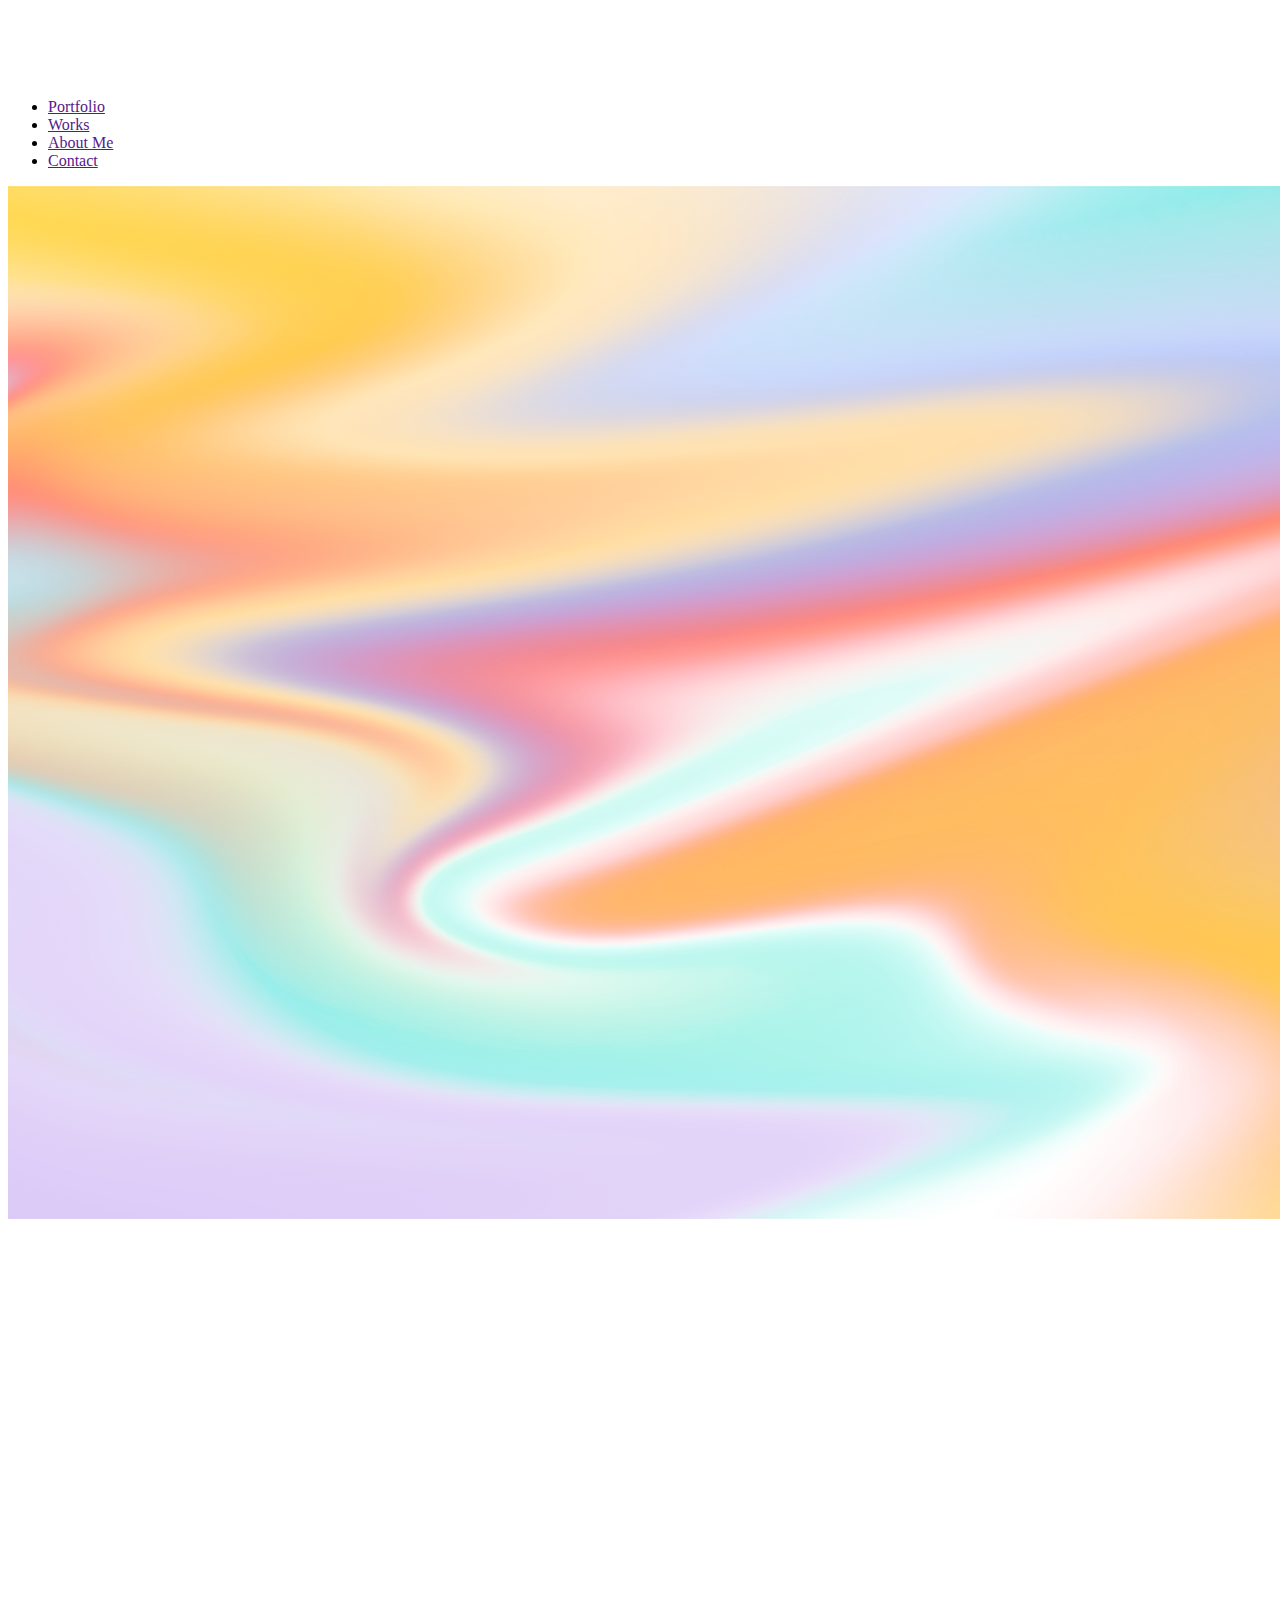
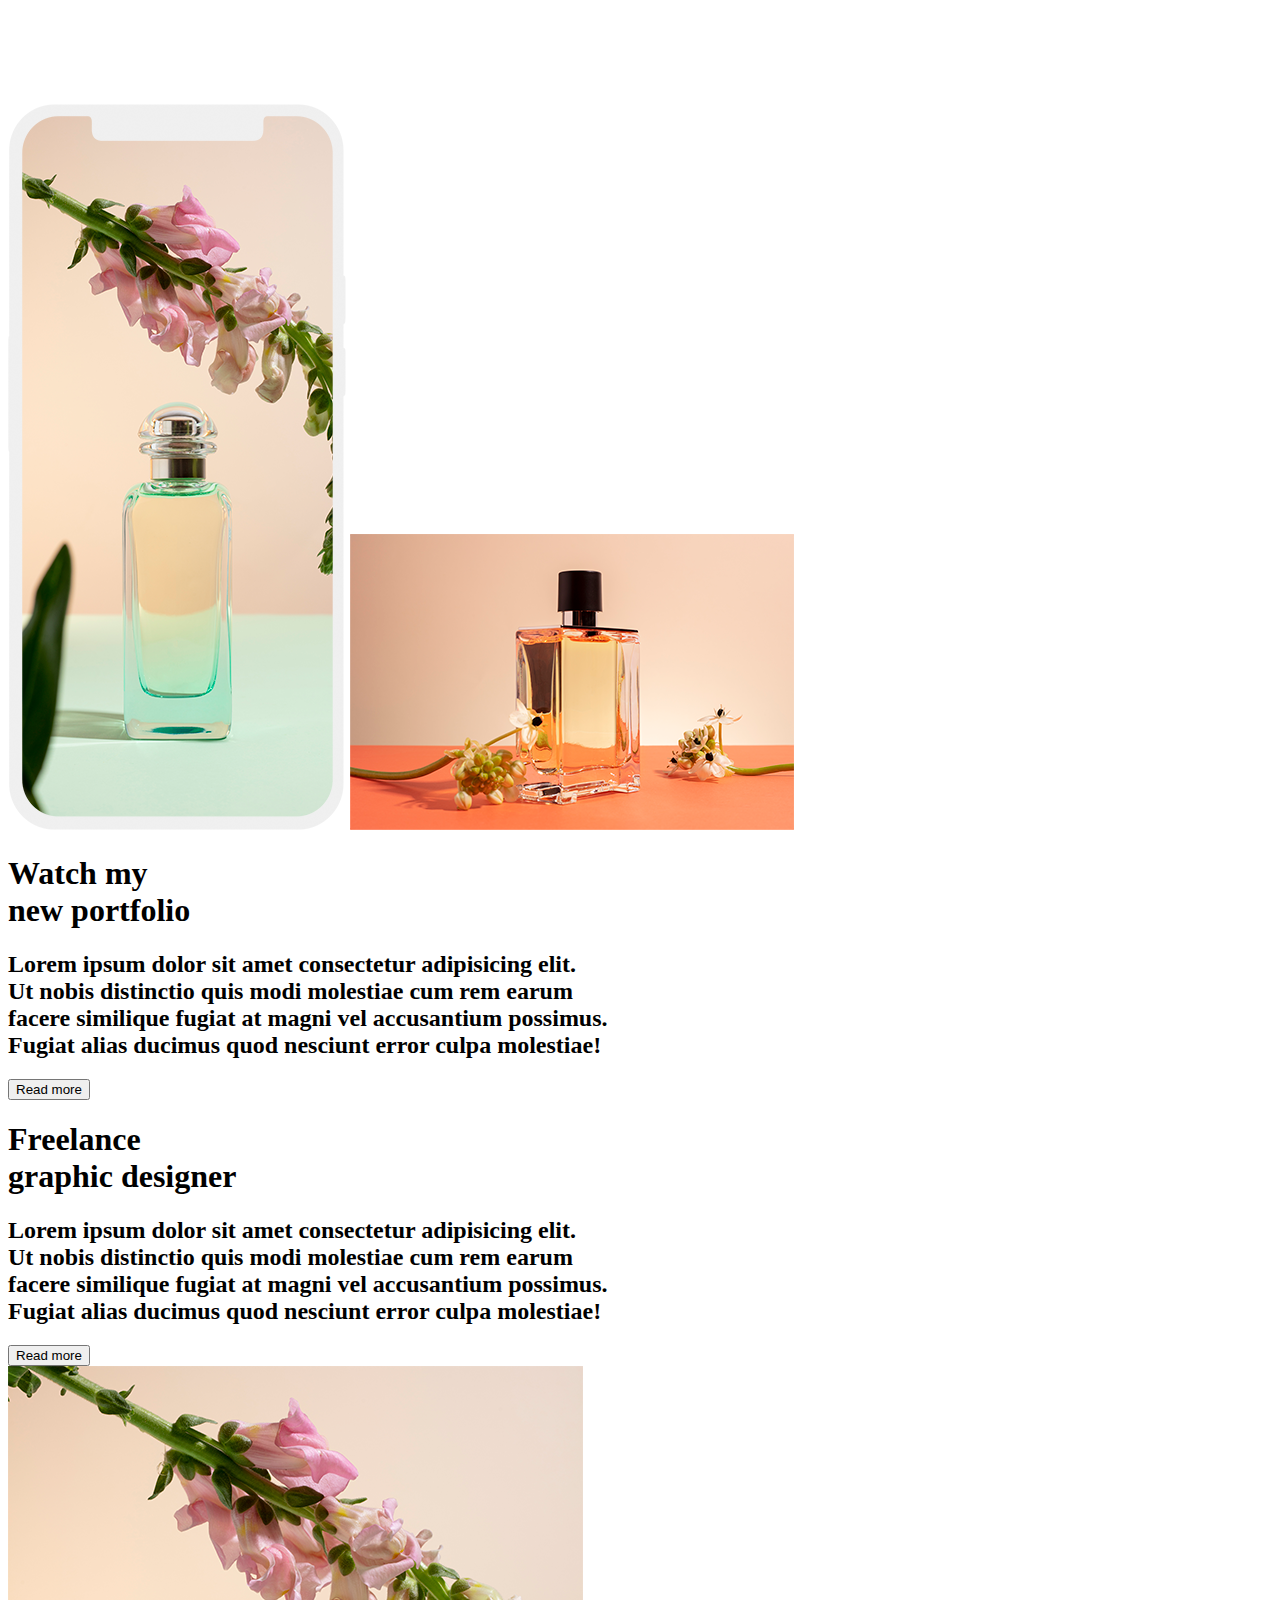
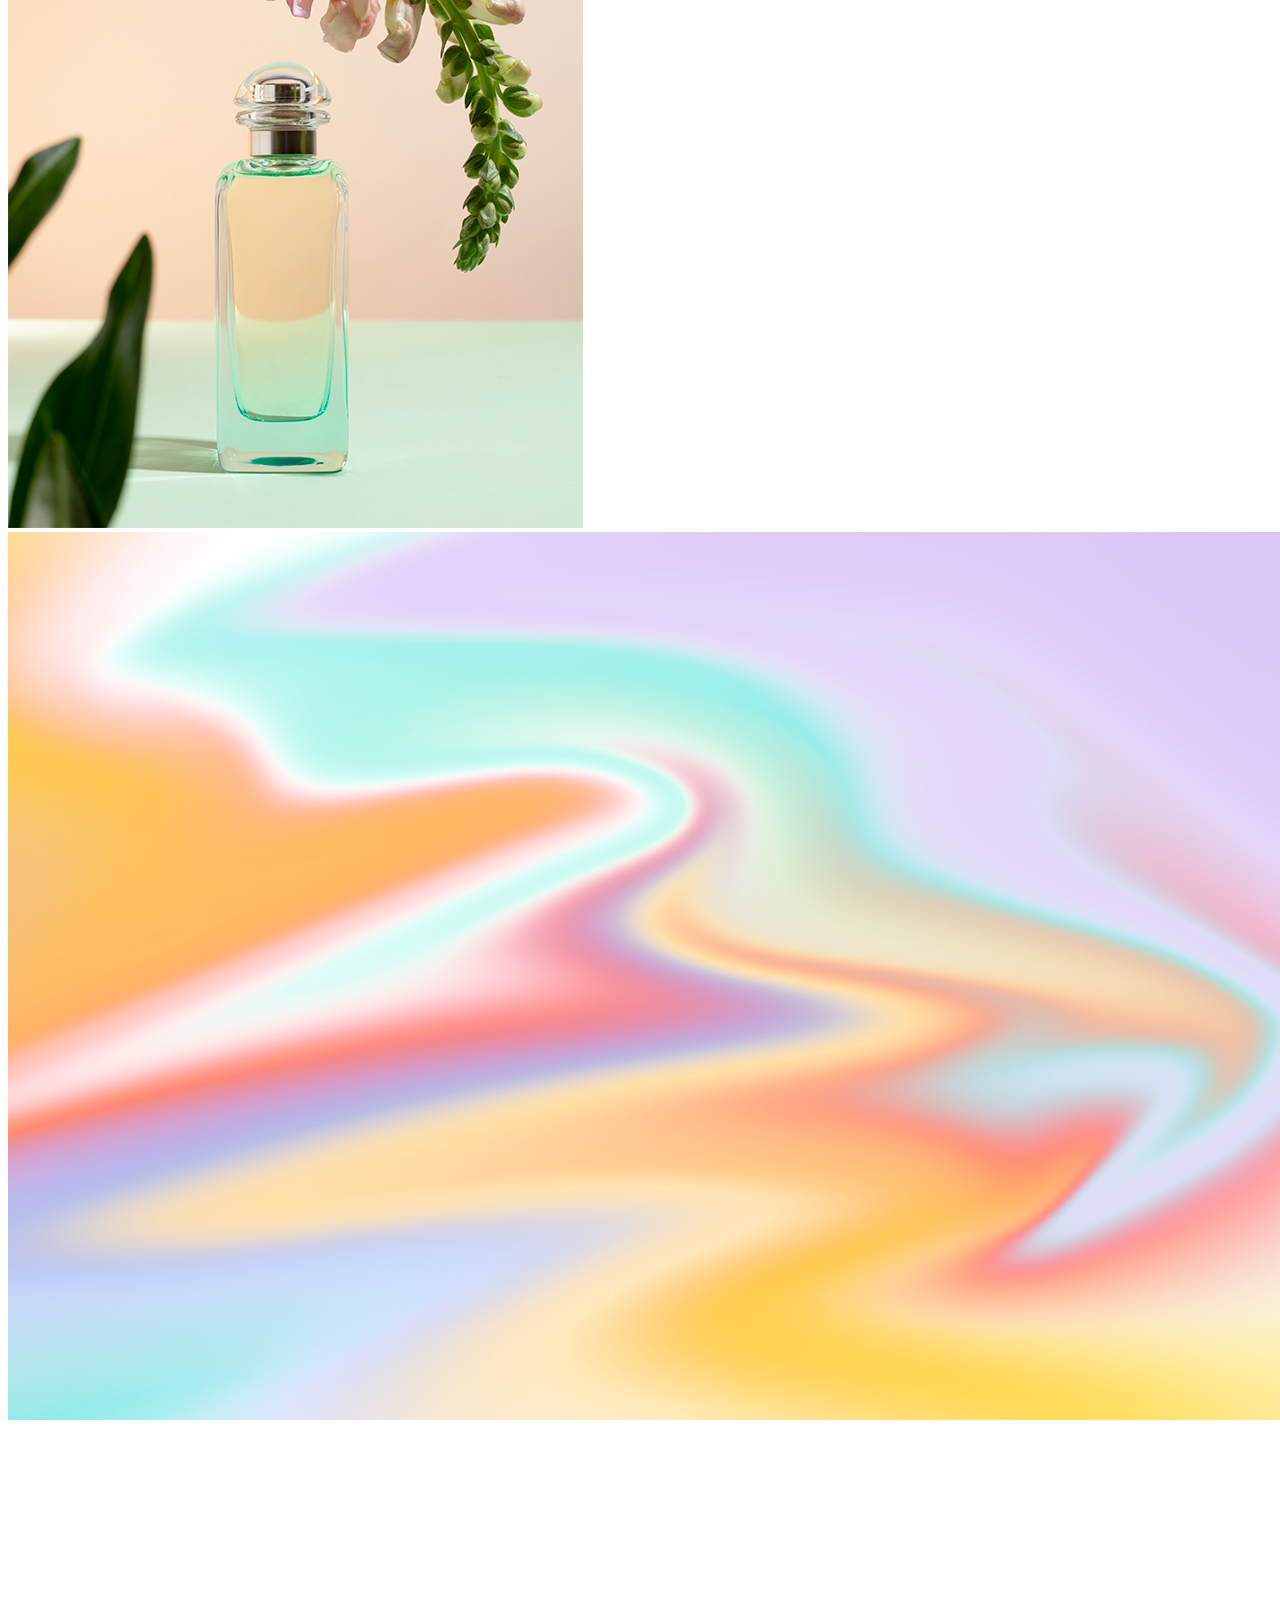
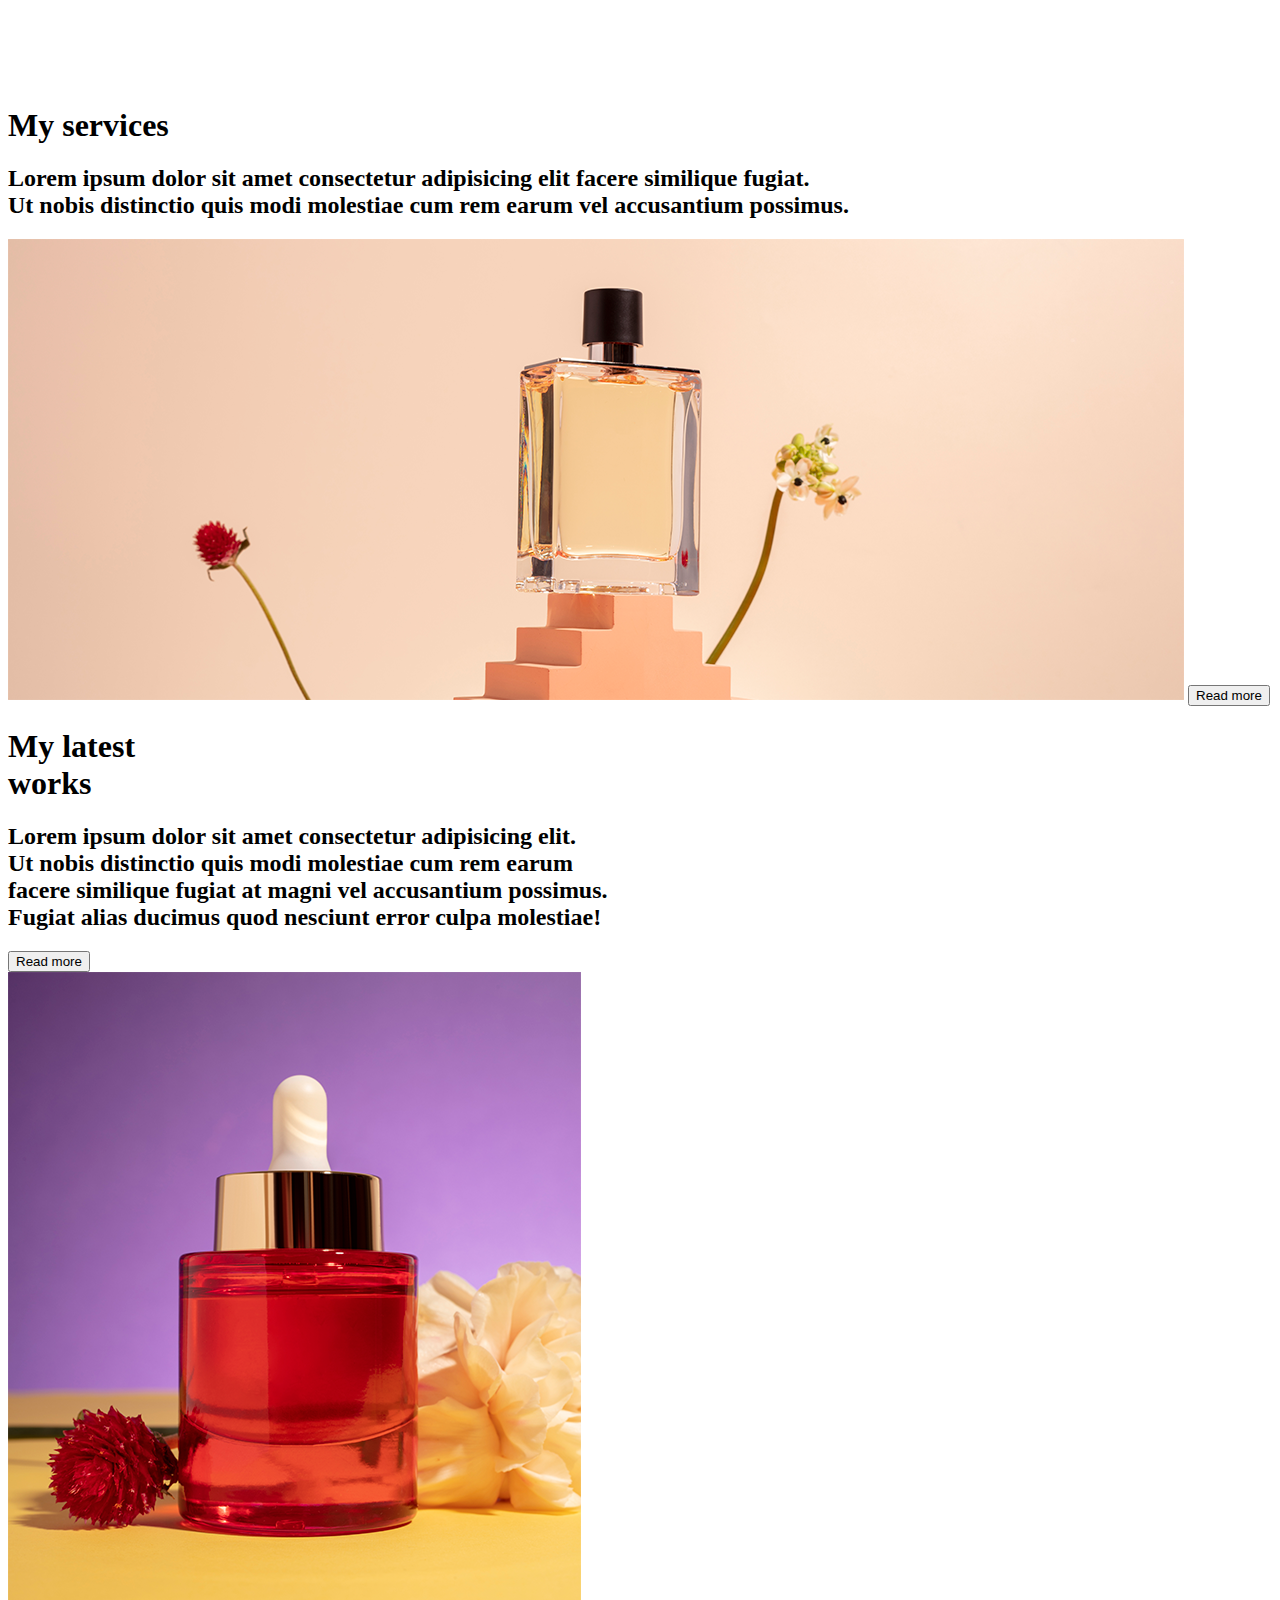
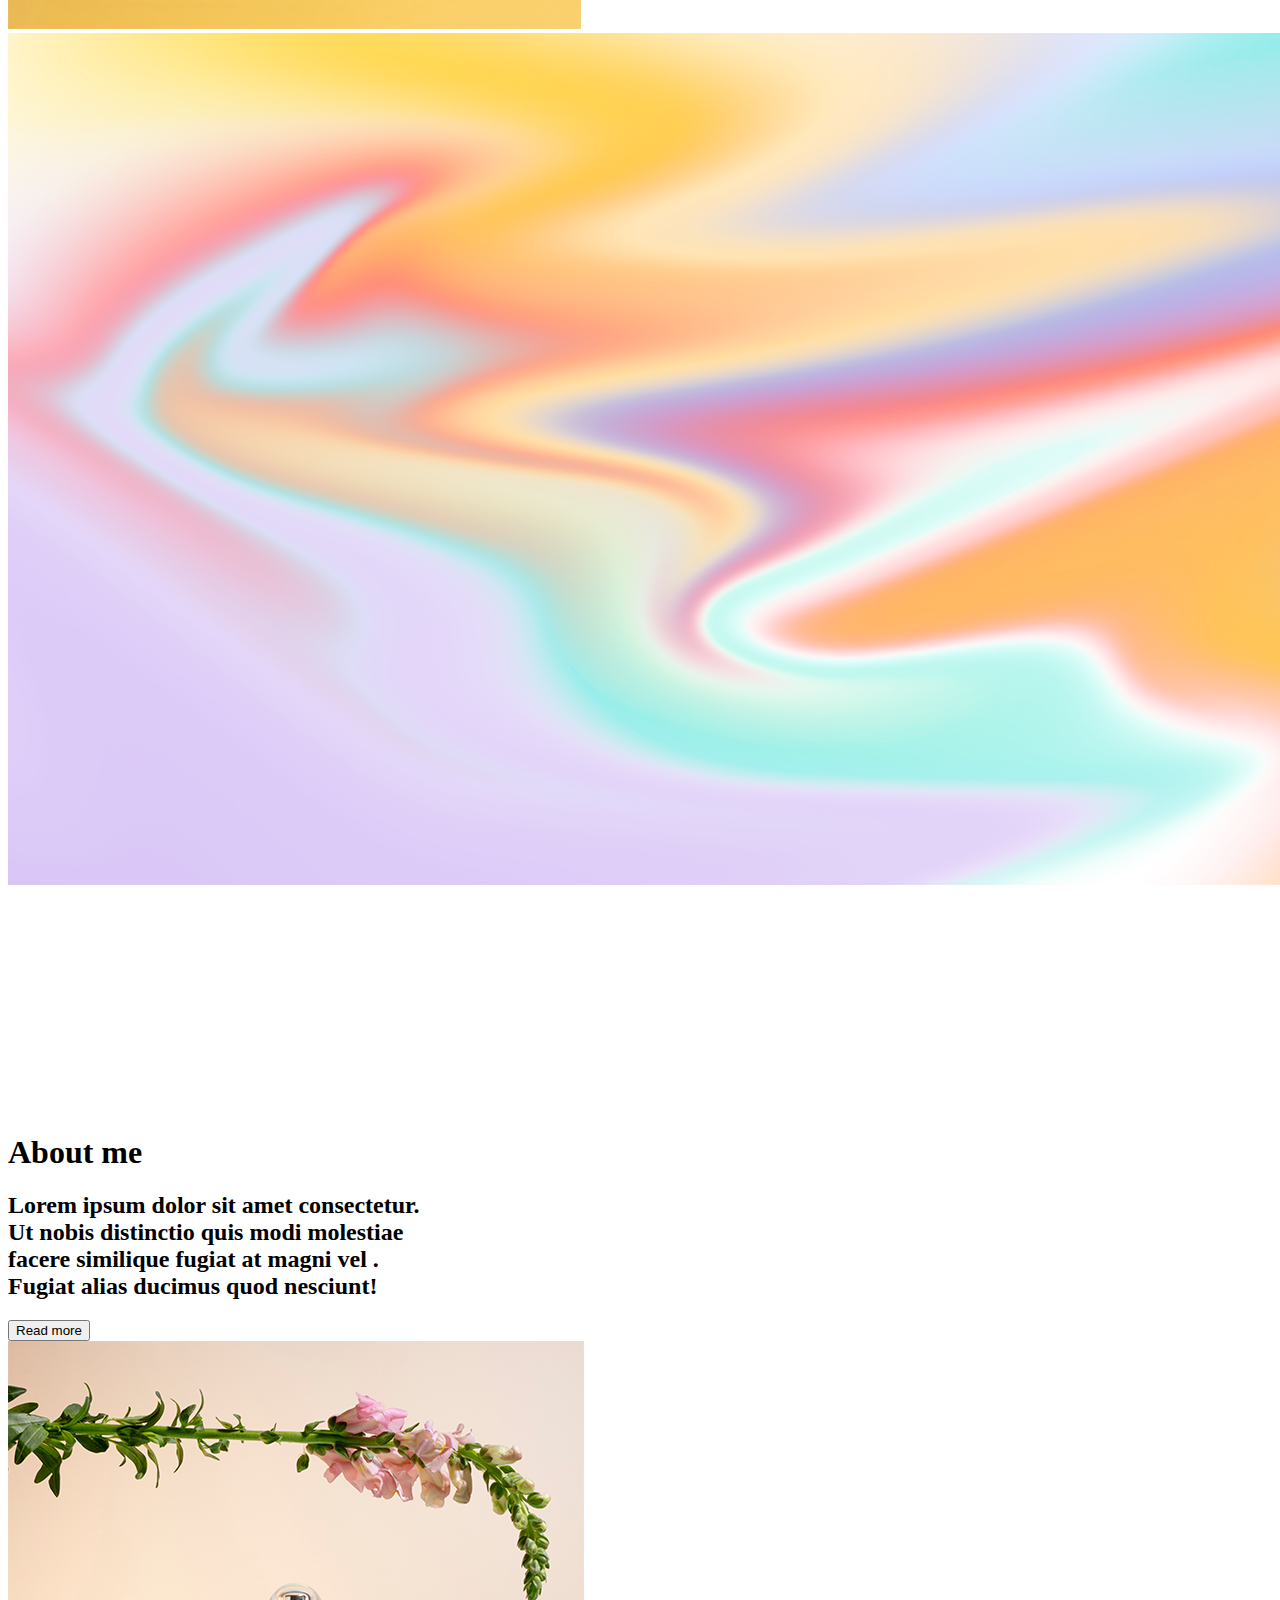
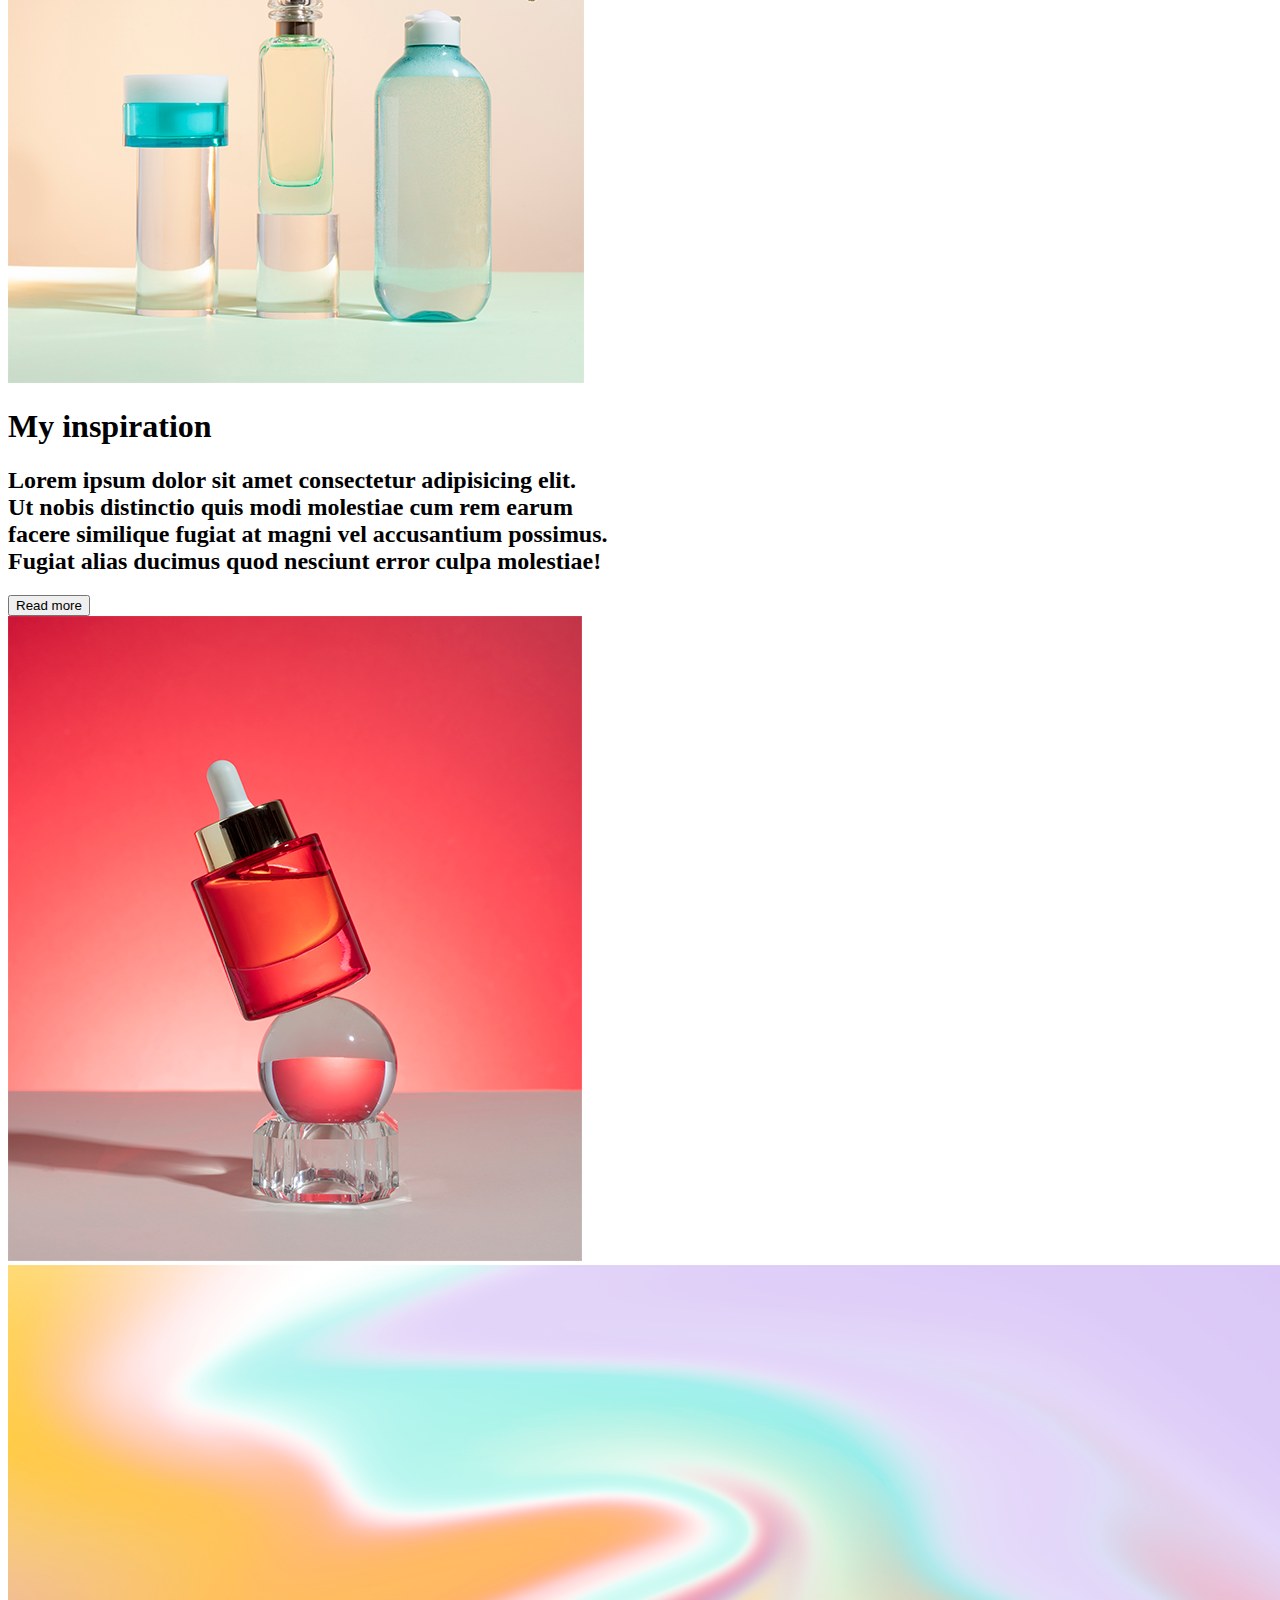
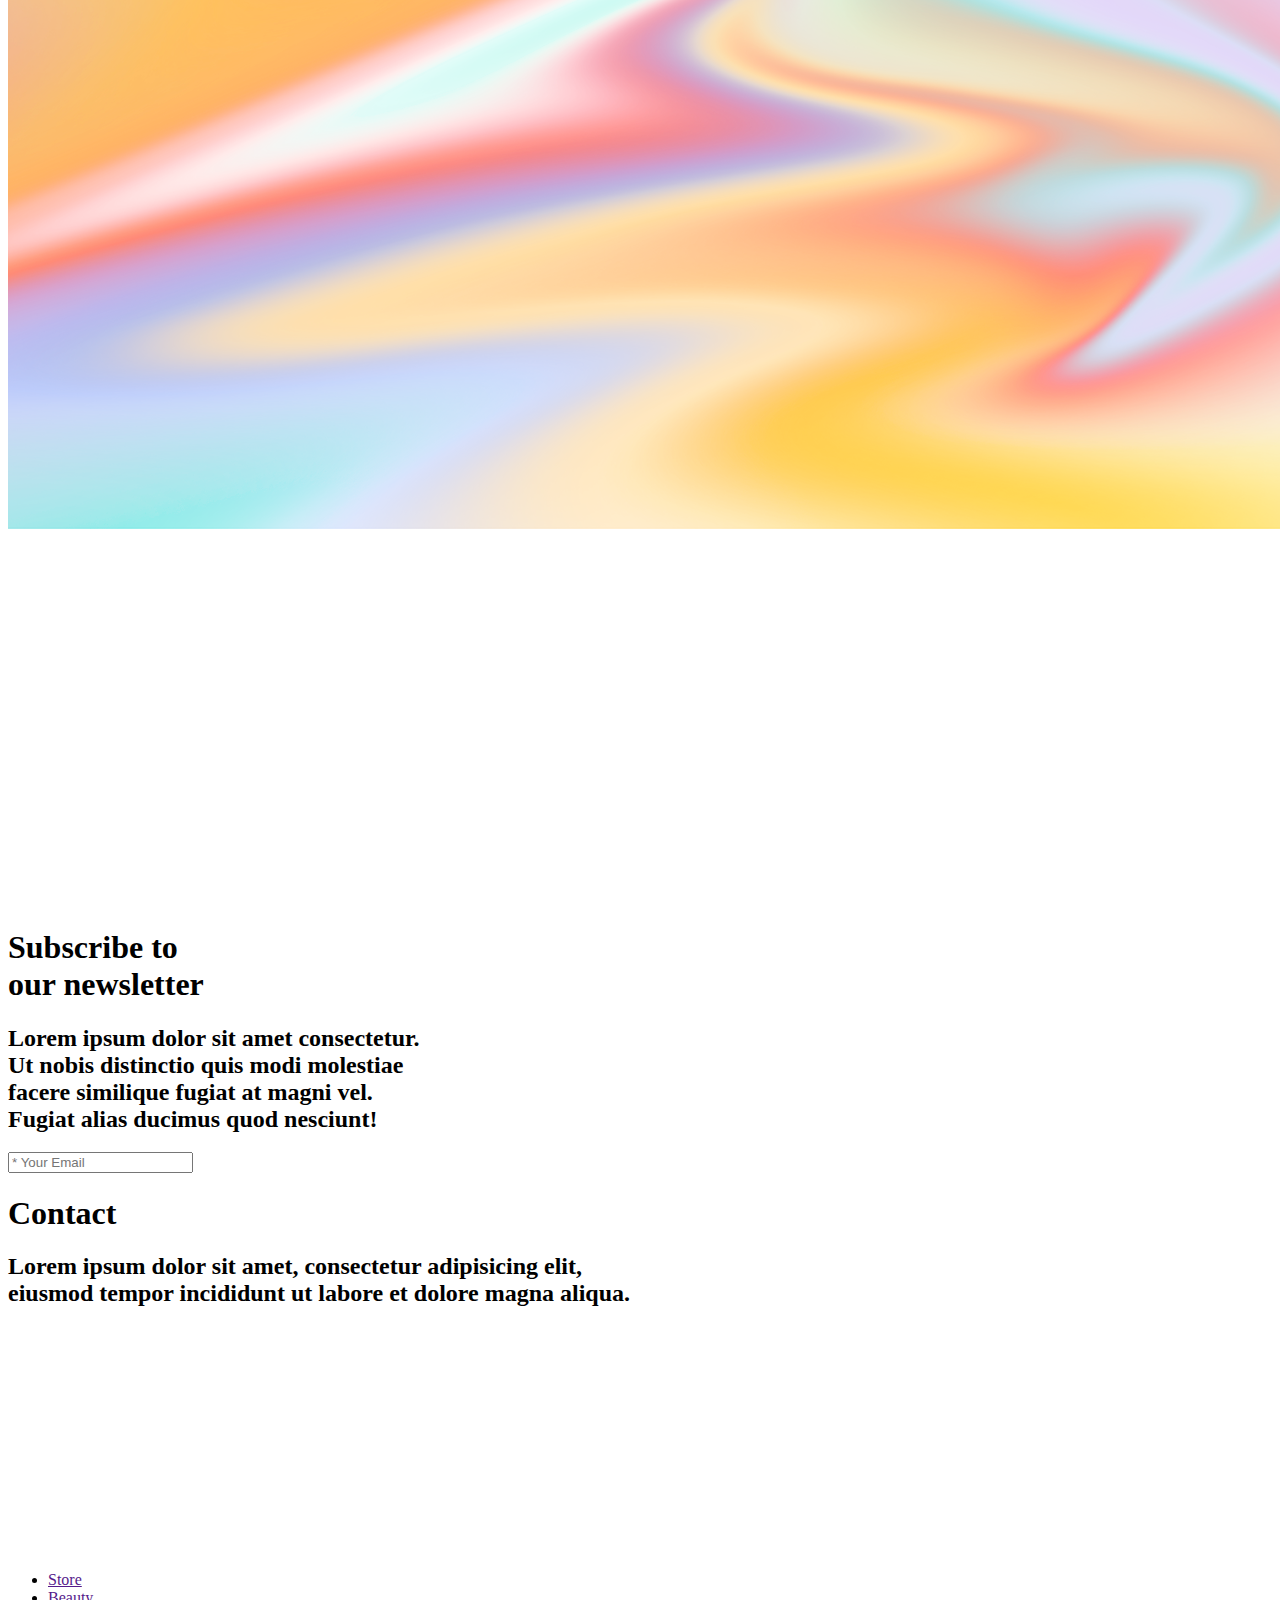
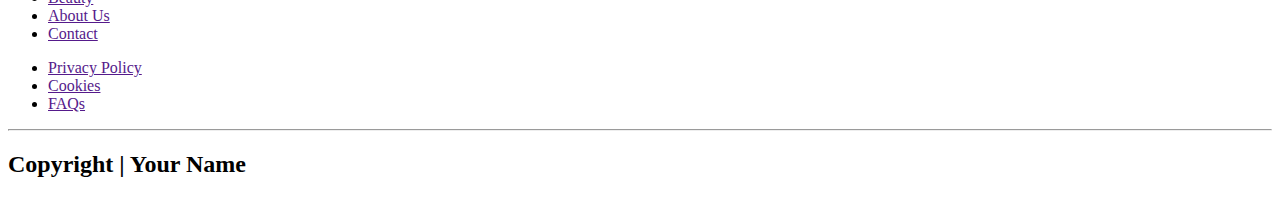
==== 1-futuristic-personal-portfolio/index.html @ 85a145d8 "♻️ refactor: rename folders" ====
<!DOCTYPE html>
<html lang="en">
<head>
    <link rel="preconnect" href="https://fonts.googleapis.com">
    <link rel="preconnect" href="https://fonts.gstatic.com" crossorigin>
    <meta charset="UTF-8">
    <meta name="viewport" content="width=device-width" initial-scale="1.0">
    <title>Futuristic Personal Portfolio</title>
    <link rel="stylesheet" href="style.css">
    <link rel="icon" type="image/x-icon" href="./assets/favicon.ico">
    <link href="https://fonts.googleapis.com/css2?family=Playfair+Display&display=swap" rel="stylesheet">
</head>
<body>
    <nav class="header-links">
        <div class="logo"><img src="assets/logo.png" alt="logo"></div>
        <ul>
            <li><a href=""> Portfolio</a></li>
            <li><a href=""> Works</a></li>
            <li><a href=""> About Me</a></li>
            <li><a href=""> Contact</a></li>
        </ul>
    </nav>

    <main>    
        <header>
            <img class="background" src="assets/header-background.png">
            <img class="whiteline" src="assets/whiteline.png">
            <div id="content">
                <div class="content-pictures"> 
                    <img class="cellphone" src="assets/cellphone.png">
                    <img class="headerimage" src="assets/headerimage.png">
                </div> 
                <div class="content-text"> 
                    <h1>Watch my <br>
                    new portfolio
                    </h1>

                    <h2>Lorem ipsum dolor sit amet consectetur adipisicing elit. <br>
                        Ut nobis distinctio quis modi molestiae cum rem earum <br>
                        facere similique fugiat at magni vel accusantium possimus. <br>
                        Fugiat alias ducimus quod nesciunt error culpa molestiae!
                    </h2>

                    <button>Read more</button>
                </div>
            </div>  
        </header>

        <section id="section1">
            <div class="content-text"> 
                <h1>Freelance <br>
                    graphic designer
                </h1>

                <h2>Lorem ipsum dolor sit amet consectetur adipisicing elit. <br>
                    Ut nobis distinctio quis modi molestiae cum rem earum <br>
                    facere similique fugiat at magni vel accusantium possimus. <br>
                    Fugiat alias ducimus quod nesciunt error culpa molestiae!
                </h2>

                <button>Read more</button>
            </div>
            <img class="image1" src="assets/image1.png">
        </section>

        <section id="section2">
            <img class="background2" src="assets/section-background2.png">
            <img class="whiteline2" src="assets/whiteline2.png">
            <div class="content-text"> 
                <h1>
                    My services
                </h1>

                <h2>Lorem ipsum dolor sit amet consectetur adipisicing elit facere similique fugiat. <br>
                    Ut nobis distinctio quis modi molestiae cum rem earum vel accusantium possimus. <br>
                </h2>
            

            <img class="image2" src="assets/image2.png">
            <button>Read more</button>
        </div>
        </section>

        <section id="section3">
            <div class="content-text"> 
                <h1>My latest <br>
                    works
                </h1>

                <h2>Lorem ipsum dolor sit amet consectetur adipisicing elit. <br>
                    Ut nobis distinctio quis modi molestiae cum rem earum <br>
                    facere similique fugiat at magni vel accusantium possimus. <br>
                    Fugiat alias ducimus quod nesciunt error culpa molestiae!
                </h2>

                <button>Read more</button>
            </div>
            <img class="image3" src="assets/image3.png">
        </section>

        <section id="section4">
            <img class="background4" src="assets/section-background4.png">
            <img class="whiteline4" src="assets/whiteline4.png">       
            <div class="content-text"> 
                <h1>About me
                </h1>

                <h2>Lorem ipsum dolor sit amet consectetur. <br>
                    Ut nobis distinctio quis modi molestiae  <br>
                    facere similique fugiat at magni vel . <br>
                    Fugiat alias ducimus quod nesciunt!
                </h2>

                <button>Read more</button>
            </div>
            <img class="image4" src="assets/image4.png">
            <img class="star4" src="assets/star4.png">
        </section>

        <section id="section5">
            <div class="content-text"> 
                <h1>My inspiration
                </h1>

                <h2>Lorem ipsum dolor sit amet consectetur adipisicing elit. <br>
                    Ut nobis distinctio quis modi molestiae cum rem earum <br>
                    facere similique fugiat at magni vel accusantium possimus. <br>
                    Fugiat alias ducimus quod nesciunt error culpa molestiae!
                </h2>

                <button>Read more</button>
            </div>
            <img class="image5" src="assets/image5.png">
        </section>

        <section id="section6">
            <img class="background6" src="assets/section-background6.png">
            <img class="whiteline6" src="assets/whiteline6.png">
            <img class="star6" src="assets/star6.png">
            <img class="star6-2" src="assets/star6-2.png">
            <div class="content-text"> 
                <h1>Subscribe to <br>
                    our newsletter
                </h1>

                <h2>Lorem ipsum dolor sit amet consectetur. <br>
                    Ut nobis distinctio quis modi molestiae  <br>
                    facere similique fugiat at magni vel. <br>
                    Fugiat alias ducimus quod nesciunt!
                </h2>
            </div>
            <input type="email" placeholder="* Your Email">
        </section>

        <section id="section7">
            <h1>Contact</h1>
            <h2>Lorem ipsum dolor sit amet, consectetur adipisicing elit, <br>
                eiusmod tempor incididunt ut labore et dolore magna aliqua.<br></h2>
            <div class="mapouter">
                <div class="gmap_canvas">
                    <iframe width="100%" height="100%" id="gmap_canvas" src="https://maps.google.com/maps?q=shopping parangaba&t=&z=18&ie=UTF8&iwloc=&output=embed" frameborder="0" scrolling="no" marginheight="0" marginwidth="0">
                    </iframe>
                </div>
            </div>               
        </section>

    </main>
    <footer>
        <div id="footer-nav">
            <div class="logo"><img src="assets/logo.png" alt="logo"></div> 
            <nav class="footer-links">
                <ul>
                    <li>
                        <a href="">Store</a>
                    </li>
                    <li>
                        <a href="">Beauty</a>
                    </li>
                    <li>
                        <a href="">About Us</a>
                    </li>
                    <li>
                        <a href="">Contact</a>
                    </li>
                </ul>
            </nav> 
            <nav class="footer-links">
                <ul>
                    <li>
                        <a href="">Privacy Policy</a>
                    </li>
                    <li>
                        <a href="">Cookies</a>
                    </li>
                    <li>
                        <a href="">FAQs</a>
                    </li>
                </ul>
            </nav> 
        </div>
    <hr>
    <h2>Copyright | Your Name</h2>
    </footer>

</body>
</html>
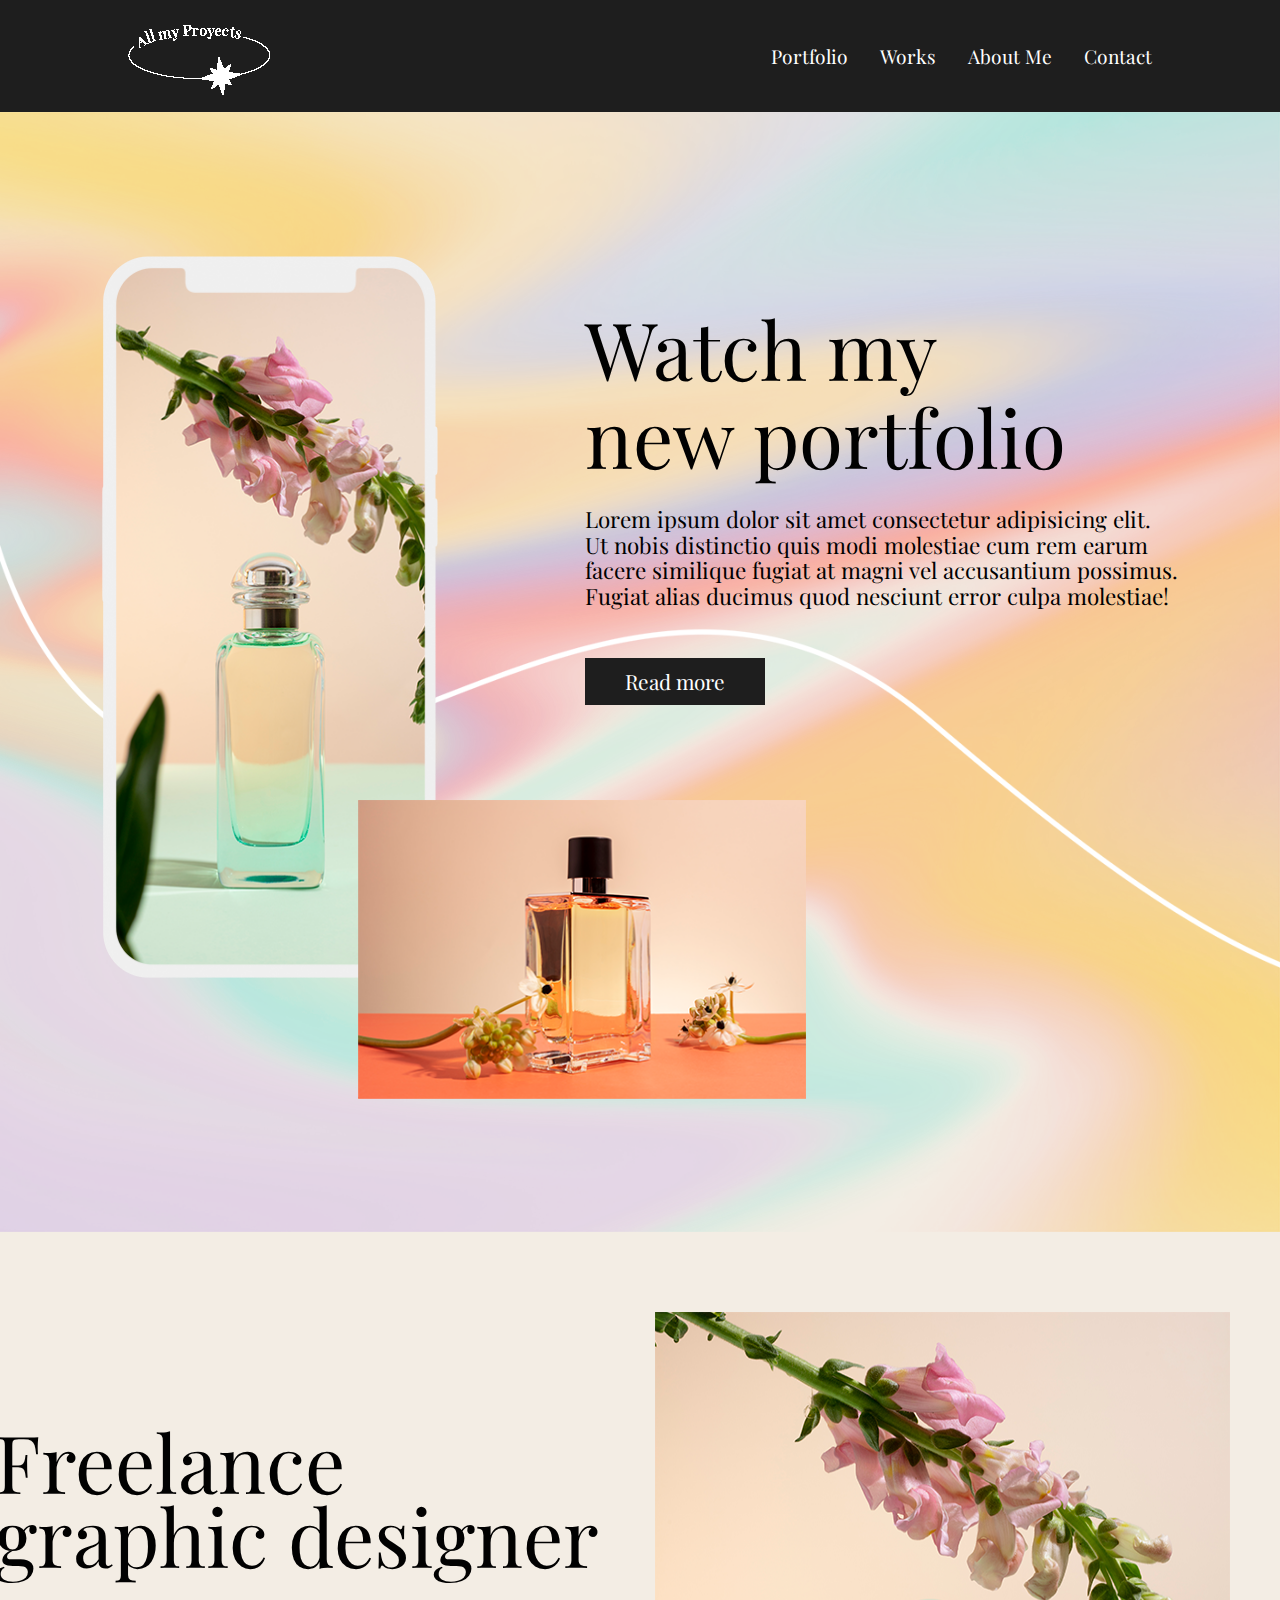
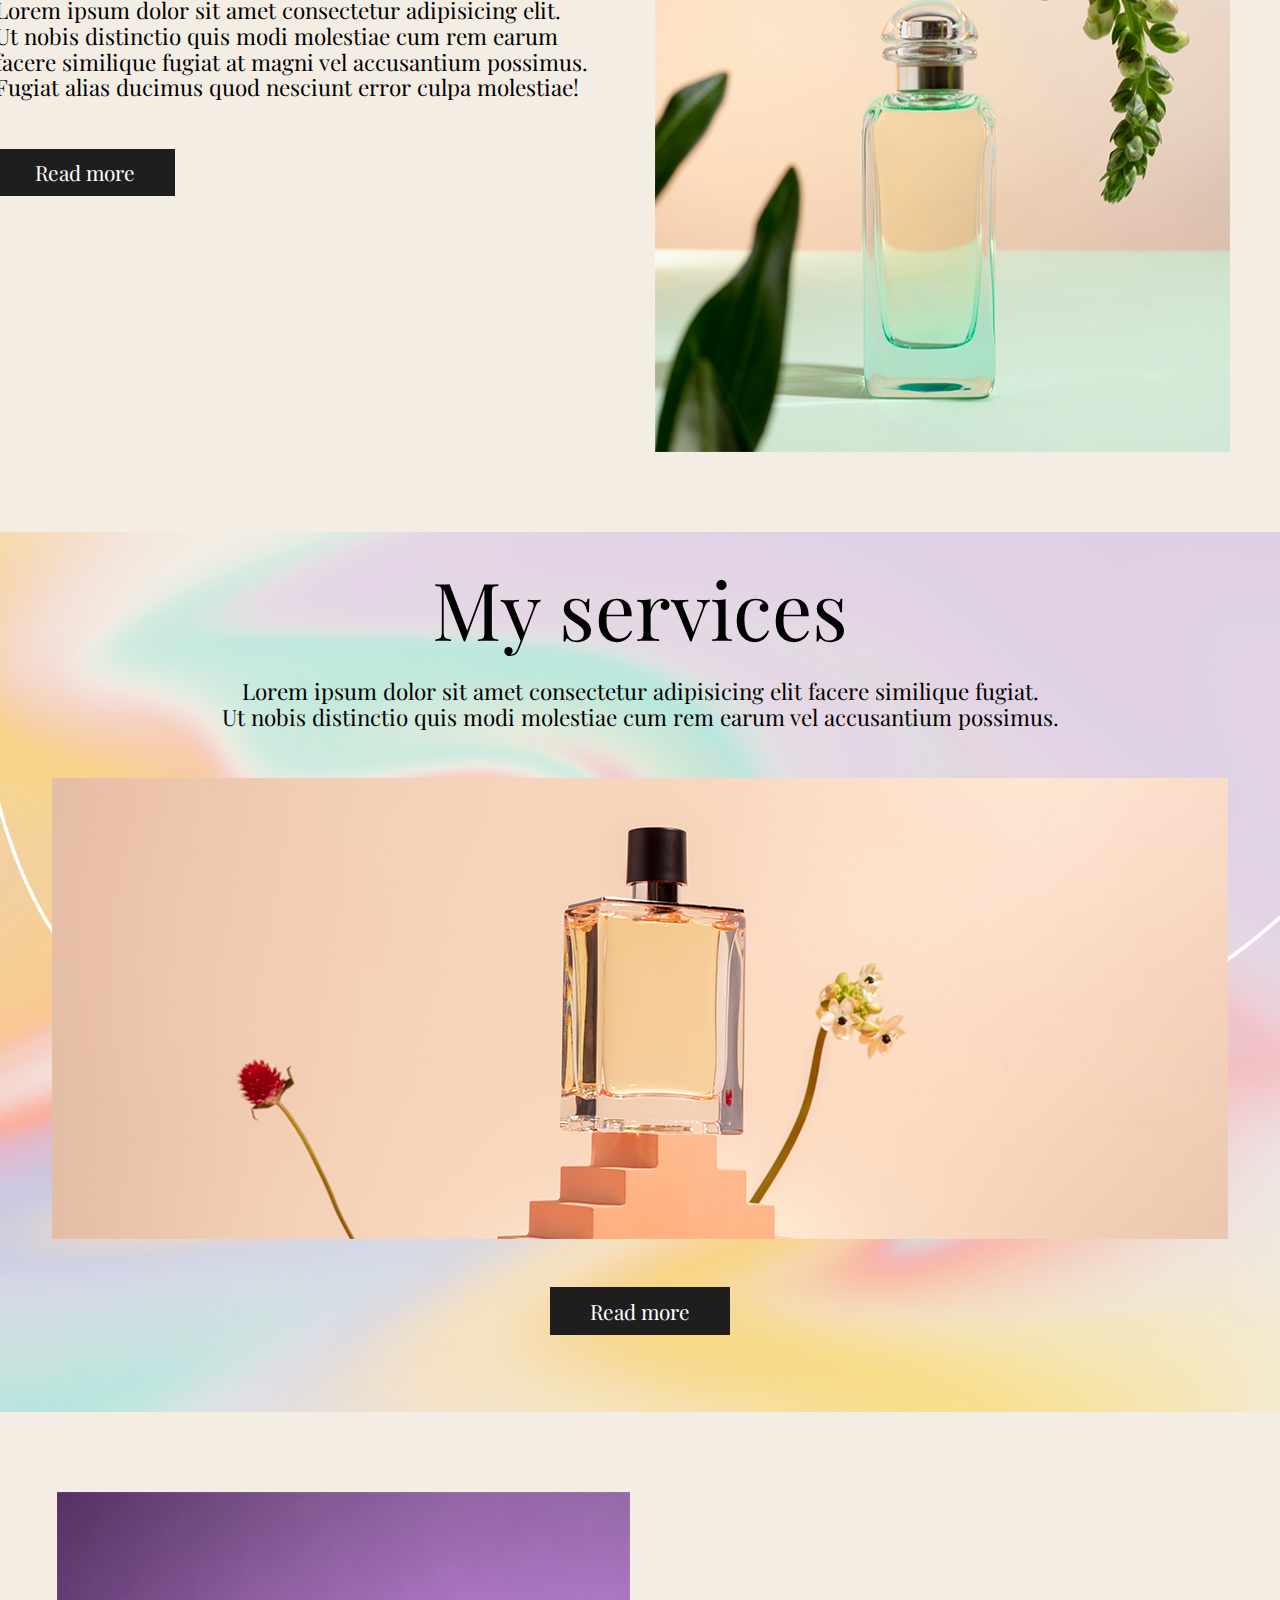
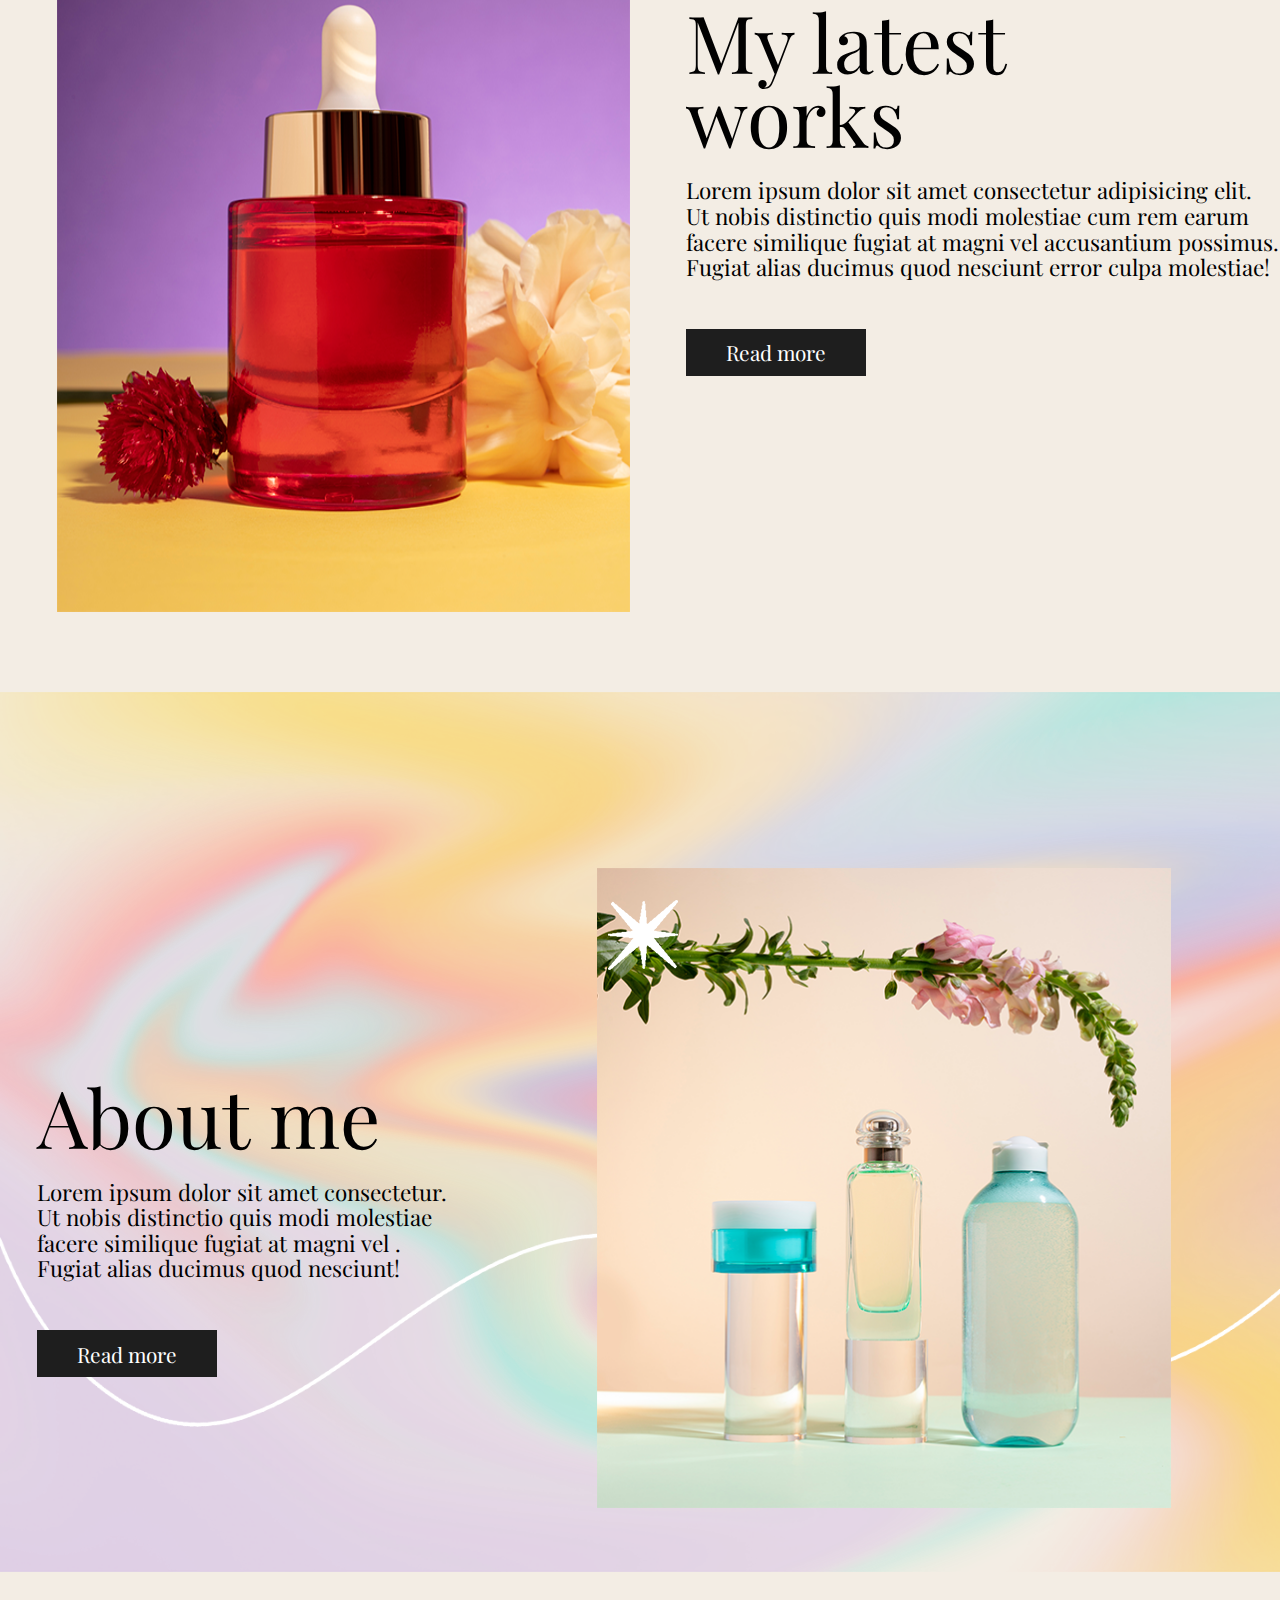
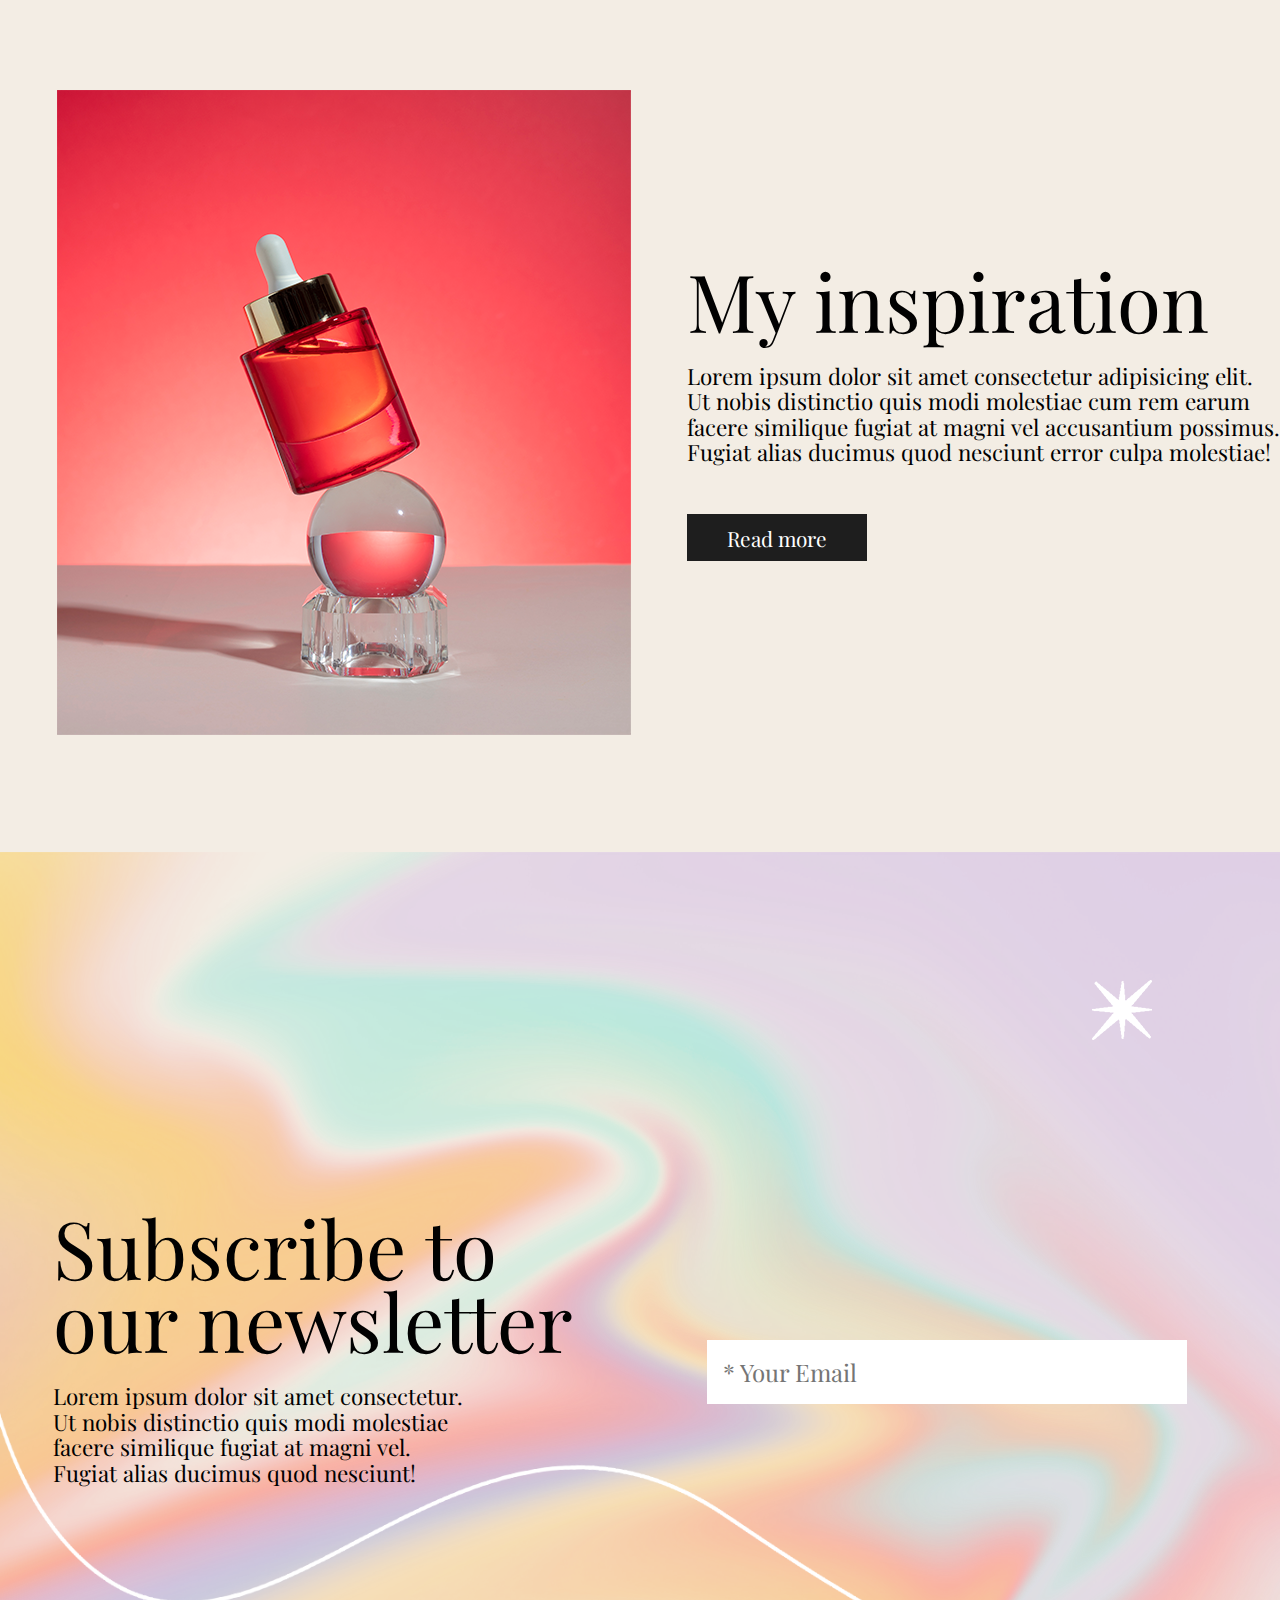
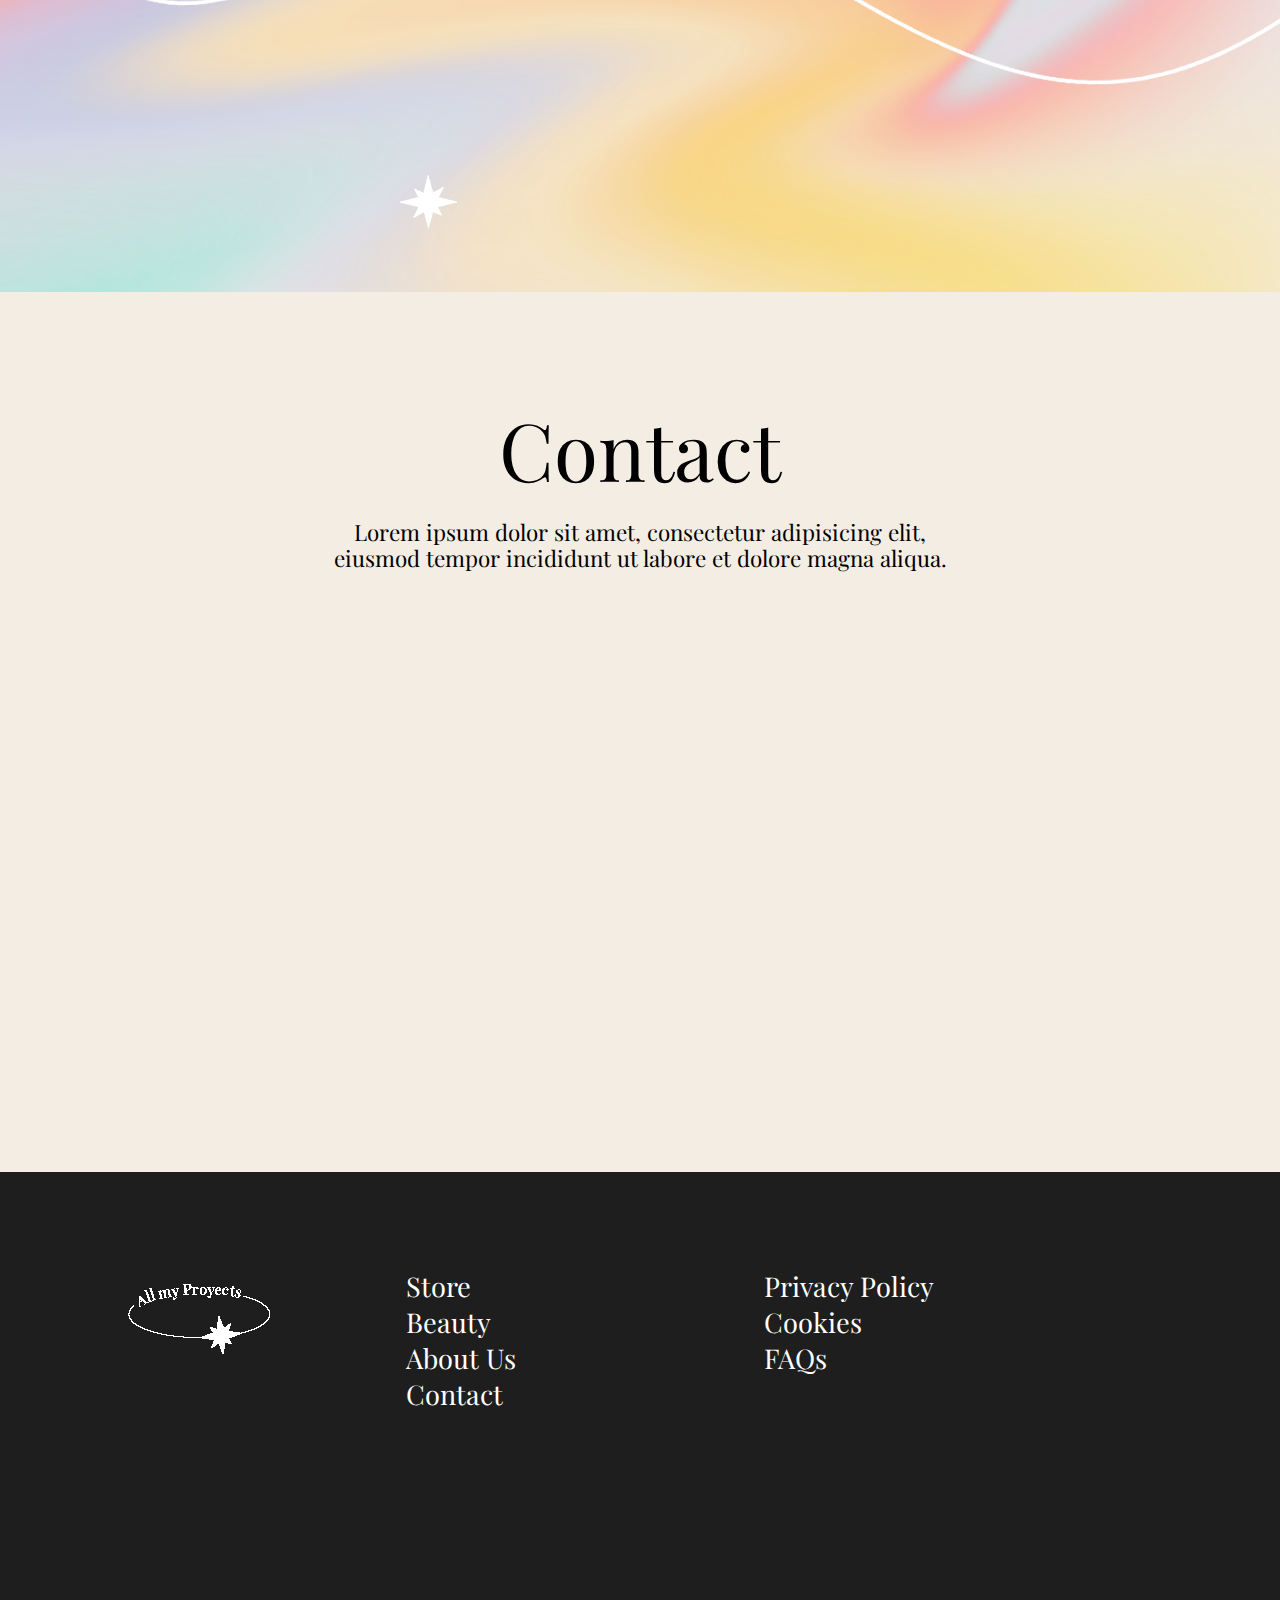
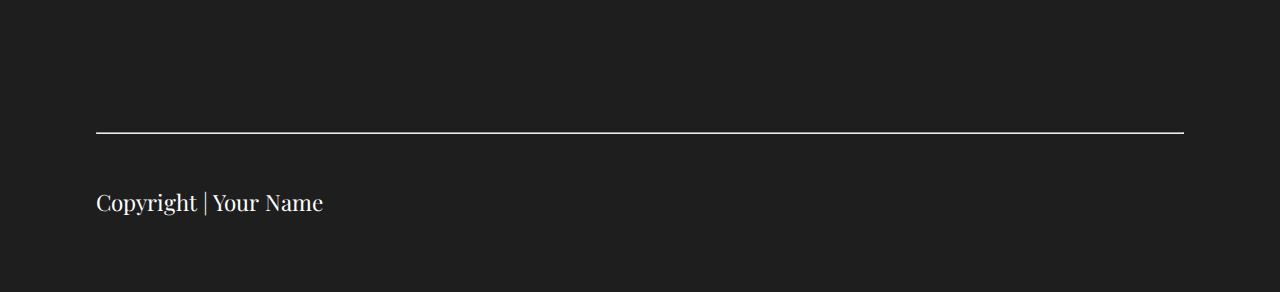
==== commit fc93e922: "♻️ refactor: prettier formatting" ====
--- a/1-futuristic-personal-portfolio/index.html
+++ b/1-futuristic-personal-portfolio/index.html
@@ -1,207 +1,226 @@
 <!DOCTYPE html>
 <html lang="en">
-<head>
-    <link rel="preconnect" href="https://fonts.googleapis.com">
-    <link rel="preconnect" href="https://fonts.gstatic.com" crossorigin>
-    <meta charset="UTF-8">
-    <meta name="viewport" content="width=device-width" initial-scale="1.0">
+  <head>
+    <link rel="preconnect" href="https://fonts.googleapis.com" />
+    <link rel="preconnect" href="https://fonts.gstatic.com" crossorigin />
+    <meta charset="UTF-8" />
+    <meta name="viewport" content="width=device-width" initial-scale="1.0" />
     <title>Futuristic Personal Portfolio</title>
-    <link rel="stylesheet" href="style.css">
-    <link rel="icon" type="image/x-icon" href="./assets/favicon.ico">
-    <link href="https://fonts.googleapis.com/css2?family=Playfair+Display&display=swap" rel="stylesheet">
-</head>
-<body>
+    <link rel="stylesheet" href="style.css" />
+    <link rel="icon" type="image/x-icon" href="./assets/favicon.ico" />
+    <link
+      href="https://fonts.googleapis.com/css2?family=Playfair+Display&display=swap"
+      rel="stylesheet"
+    />
+  </head>
+  <body>
     <nav class="header-links">
-        <div class="logo"><img src="assets/logo.png" alt="logo"></div>
-        <ul>
-            <li><a href=""> Portfolio</a></li>
-            <li><a href=""> Works</a></li>
-            <li><a href=""> About Me</a></li>
-            <li><a href=""> Contact</a></li>
-        </ul>
+      <div class="logo"><img src="assets/logo.png" alt="logo" /></div>
+      <ul>
+        <li><a href=""> Portfolio</a></li>
+        <li><a href=""> Works</a></li>
+        <li><a href=""> About Me</a></li>
+        <li><a href=""> Contact</a></li>
+      </ul>
     </nav>
 
-    <main>    
-        <header>
-            <img class="background" src="assets/header-background.png">
-            <img class="whiteline" src="assets/whiteline.png">
-            <div id="content">
-                <div class="content-pictures"> 
-                    <img class="cellphone" src="assets/cellphone.png">
-                    <img class="headerimage" src="assets/headerimage.png">
-                </div> 
-                <div class="content-text"> 
-                    <h1>Watch my <br>
-                    new portfolio
-                    </h1>
-
-                    <h2>Lorem ipsum dolor sit amet consectetur adipisicing elit. <br>
-                        Ut nobis distinctio quis modi molestiae cum rem earum <br>
-                        facere similique fugiat at magni vel accusantium possimus. <br>
-                        Fugiat alias ducimus quod nesciunt error culpa molestiae!
-                    </h2>
-
-                    <button>Read more</button>
-                </div>
-            </div>  
-        </header>
-
-        <section id="section1">
-            <div class="content-text"> 
-                <h1>Freelance <br>
-                    graphic designer
-                </h1>
-
-                <h2>Lorem ipsum dolor sit amet consectetur adipisicing elit. <br>
-                    Ut nobis distinctio quis modi molestiae cum rem earum <br>
-                    facere similique fugiat at magni vel accusantium possimus. <br>
-                    Fugiat alias ducimus quod nesciunt error culpa molestiae!
-                </h2>
-
-                <button>Read more</button>
-            </div>
-            <img class="image1" src="assets/image1.png">
-        </section>
-
-        <section id="section2">
-            <img class="background2" src="assets/section-background2.png">
-            <img class="whiteline2" src="assets/whiteline2.png">
-            <div class="content-text"> 
-                <h1>
-                    My services
-                </h1>
-
-                <h2>Lorem ipsum dolor sit amet consectetur adipisicing elit facere similique fugiat. <br>
-                    Ut nobis distinctio quis modi molestiae cum rem earum vel accusantium possimus. <br>
-                </h2>
-            
-
-            <img class="image2" src="assets/image2.png">
+    <main>
+      <header>
+        <img class="background" src="assets/header-background.png" />
+        <img class="whiteline" src="assets/whiteline.png" />
+        <div id="content">
+          <div class="content-pictures">
+            <img class="cellphone" src="assets/cellphone.png" />
+            <img class="headerimage" src="assets/headerimage.png" />
+          </div>
+          <div class="content-text">
+            <h1>
+              Watch my <br />
+              new portfolio
+            </h1>
+
+            <h2>
+              Lorem ipsum dolor sit amet consectetur adipisicing elit. <br />
+              Ut nobis distinctio quis modi molestiae cum rem earum <br />
+              facere similique fugiat at magni vel accusantium possimus. <br />
+              Fugiat alias ducimus quod nesciunt error culpa molestiae!
+            </h2>
+
             <button>Read more</button>
-        </div>
-        </section>
-
-        <section id="section3">
-            <div class="content-text"> 
-                <h1>My latest <br>
-                    works
-                </h1>
-
-                <h2>Lorem ipsum dolor sit amet consectetur adipisicing elit. <br>
-                    Ut nobis distinctio quis modi molestiae cum rem earum <br>
-                    facere similique fugiat at magni vel accusantium possimus. <br>
-                    Fugiat alias ducimus quod nesciunt error culpa molestiae!
-                </h2>
-
-                <button>Read more</button>
-            </div>
-            <img class="image3" src="assets/image3.png">
-        </section>
-
-        <section id="section4">
-            <img class="background4" src="assets/section-background4.png">
-            <img class="whiteline4" src="assets/whiteline4.png">       
-            <div class="content-text"> 
-                <h1>About me
-                </h1>
-
-                <h2>Lorem ipsum dolor sit amet consectetur. <br>
-                    Ut nobis distinctio quis modi molestiae  <br>
-                    facere similique fugiat at magni vel . <br>
-                    Fugiat alias ducimus quod nesciunt!
-                </h2>
-
-                <button>Read more</button>
-            </div>
-            <img class="image4" src="assets/image4.png">
-            <img class="star4" src="assets/star4.png">
-        </section>
-
-        <section id="section5">
-            <div class="content-text"> 
-                <h1>My inspiration
-                </h1>
-
-                <h2>Lorem ipsum dolor sit amet consectetur adipisicing elit. <br>
-                    Ut nobis distinctio quis modi molestiae cum rem earum <br>
-                    facere similique fugiat at magni vel accusantium possimus. <br>
-                    Fugiat alias ducimus quod nesciunt error culpa molestiae!
-                </h2>
-
-                <button>Read more</button>
-            </div>
-            <img class="image5" src="assets/image5.png">
-        </section>
-
-        <section id="section6">
-            <img class="background6" src="assets/section-background6.png">
-            <img class="whiteline6" src="assets/whiteline6.png">
-            <img class="star6" src="assets/star6.png">
-            <img class="star6-2" src="assets/star6-2.png">
-            <div class="content-text"> 
-                <h1>Subscribe to <br>
-                    our newsletter
-                </h1>
-
-                <h2>Lorem ipsum dolor sit amet consectetur. <br>
-                    Ut nobis distinctio quis modi molestiae  <br>
-                    facere similique fugiat at magni vel. <br>
-                    Fugiat alias ducimus quod nesciunt!
-                </h2>
-            </div>
-            <input type="email" placeholder="* Your Email">
-        </section>
-
-        <section id="section7">
-            <h1>Contact</h1>
-            <h2>Lorem ipsum dolor sit amet, consectetur adipisicing elit, <br>
-                eiusmod tempor incididunt ut labore et dolore magna aliqua.<br></h2>
-            <div class="mapouter">
-                <div class="gmap_canvas">
-                    <iframe width="100%" height="100%" id="gmap_canvas" src="https://maps.google.com/maps?q=shopping parangaba&t=&z=18&ie=UTF8&iwloc=&output=embed" frameborder="0" scrolling="no" marginheight="0" marginwidth="0">
-                    </iframe>
-                </div>
-            </div>               
-        </section>
-
+          </div>
+        </div>
+      </header>
+
+      <section id="section1">
+        <div class="content-text">
+          <h1>
+            Freelance <br />
+            graphic designer
+          </h1>
+
+          <h2>
+            Lorem ipsum dolor sit amet consectetur adipisicing elit. <br />
+            Ut nobis distinctio quis modi molestiae cum rem earum <br />
+            facere similique fugiat at magni vel accusantium possimus. <br />
+            Fugiat alias ducimus quod nesciunt error culpa molestiae!
+          </h2>
+
+          <button>Read more</button>
+        </div>
+        <img class="image1" src="assets/image1.png" />
+      </section>
+
+      <section id="section2">
+        <img class="background2" src="assets/section-background2.png" />
+        <img class="whiteline2" src="assets/whiteline2.png" />
+        <div class="content-text">
+          <h1>My services</h1>
+
+          <h2>
+            Lorem ipsum dolor sit amet consectetur adipisicing elit facere
+            similique fugiat. <br />
+            Ut nobis distinctio quis modi molestiae cum rem earum vel
+            accusantium possimus. <br />
+          </h2>
+
+          <img class="image2" src="assets/image2.png" />
+          <button>Read more</button>
+        </div>
+      </section>
+
+      <section id="section3">
+        <div class="content-text">
+          <h1>
+            My latest <br />
+            works
+          </h1>
+
+          <h2>
+            Lorem ipsum dolor sit amet consectetur adipisicing elit. <br />
+            Ut nobis distinctio quis modi molestiae cum rem earum <br />
+            facere similique fugiat at magni vel accusantium possimus. <br />
+            Fugiat alias ducimus quod nesciunt error culpa molestiae!
+          </h2>
+
+          <button>Read more</button>
+        </div>
+        <img class="image3" src="assets/image3.png" />
+      </section>
+
+      <section id="section4">
+        <img class="background4" src="assets/section-background4.png" />
+        <img class="whiteline4" src="assets/whiteline4.png" />
+        <div class="content-text">
+          <h1>About me</h1>
+
+          <h2>
+            Lorem ipsum dolor sit amet consectetur. <br />
+            Ut nobis distinctio quis modi molestiae <br />
+            facere similique fugiat at magni vel . <br />
+            Fugiat alias ducimus quod nesciunt!
+          </h2>
+
+          <button>Read more</button>
+        </div>
+        <img class="image4" src="assets/image4.png" />
+        <img class="star4" src="assets/star4.png" />
+      </section>
+
+      <section id="section5">
+        <div class="content-text">
+          <h1>My inspiration</h1>
+
+          <h2>
+            Lorem ipsum dolor sit amet consectetur adipisicing elit. <br />
+            Ut nobis distinctio quis modi molestiae cum rem earum <br />
+            facere similique fugiat at magni vel accusantium possimus. <br />
+            Fugiat alias ducimus quod nesciunt error culpa molestiae!
+          </h2>
+
+          <button>Read more</button>
+        </div>
+        <img class="image5" src="assets/image5.png" />
+      </section>
+
+      <section id="section6">
+        <img class="background6" src="assets/section-background6.png" />
+        <img class="whiteline6" src="assets/whiteline6.png" />
+        <img class="star6" src="assets/star6.png" />
+        <img class="star6-2" src="assets/star6-2.png" />
+        <div class="content-text">
+          <h1>
+            Subscribe to <br />
+            our newsletter
+          </h1>
+
+          <h2>
+            Lorem ipsum dolor sit amet consectetur. <br />
+            Ut nobis distinctio quis modi molestiae <br />
+            facere similique fugiat at magni vel. <br />
+            Fugiat alias ducimus quod nesciunt!
+          </h2>
+        </div>
+        <input type="email" placeholder="* Your Email" />
+      </section>
+
+      <section id="section7">
+        <h1>Contact</h1>
+        <h2>
+          Lorem ipsum dolor sit amet, consectetur adipisicing elit, <br />
+          eiusmod tempor incididunt ut labore et dolore magna aliqua.<br />
+        </h2>
+        <div class="mapouter">
+          <div class="gmap_canvas">
+            <iframe
+              width="100%"
+              height="100%"
+              id="gmap_canvas"
+              src="https://maps.google.com/maps?q=shopping parangaba&t=&z=18&ie=UTF8&iwloc=&output=embed"
+              frameborder="0"
+              scrolling="no"
+              marginheight="0"
+              marginwidth="0"
+            >
+            </iframe>
+          </div>
+        </div>
+      </section>
     </main>
     <footer>
-        <div id="footer-nav">
-            <div class="logo"><img src="assets/logo.png" alt="logo"></div> 
-            <nav class="footer-links">
-                <ul>
-                    <li>
-                        <a href="">Store</a>
-                    </li>
-                    <li>
-                        <a href="">Beauty</a>
-                    </li>
-                    <li>
-                        <a href="">About Us</a>
-                    </li>
-                    <li>
-                        <a href="">Contact</a>
-                    </li>
-                </ul>
-            </nav> 
-            <nav class="footer-links">
-                <ul>
-                    <li>
-                        <a href="">Privacy Policy</a>
-                    </li>
-                    <li>
-                        <a href="">Cookies</a>
-                    </li>
-                    <li>
-                        <a href="">FAQs</a>
-                    </li>
-                </ul>
-            </nav> 
-        </div>
-    <hr>
-    <h2>Copyright | Your Name</h2>
+      <div id="footer-nav">
+        <div class="logo"><img src="assets/logo.png" alt="logo" /></div>
+        <nav class="footer-links">
+          <ul>
+            <li>
+              <a href="">Store</a>
+            </li>
+            <li>
+              <a href="">Beauty</a>
+            </li>
+            <li>
+              <a href="">About Us</a>
+            </li>
+            <li>
+              <a href="">Contact</a>
+            </li>
+          </ul>
+        </nav>
+        <nav class="footer-links">
+          <ul>
+            <li>
+              <a href="">Privacy Policy</a>
+            </li>
+            <li>
+              <a href="">Cookies</a>
+            </li>
+            <li>
+              <a href="">FAQs</a>
+            </li>
+          </ul>
+        </nav>
+      </div>
+      <hr />
+      <h2>Copyright | Your Name</h2>
     </footer>
-
-</body>
+  </body>
 </html>
-
--- a/1-futuristic-personal-portfolio/style.css
+++ b/1-futuristic-personal-portfolio/style.css
@@ -0,0 +1,408 @@
+* {
+  font-size: 62, 5%;
+  box-sizing: border-box;
+  margin: 0;
+}
+
+body {
+  background-color: #f3ede4;
+  width: 100%;
+}
+
+main {
+  display: flex;
+  flex-direction: column;
+}
+
+.header-links {
+  width: 100%;
+  height: 7rem;
+  background-color: #1e1e1e;
+  display: flex;
+  justify-content: space-between;
+  align-items: center;
+}
+
+.logo {
+  padding: 1em 1em 0.2em 8em;
+}
+
+ul {
+  display: flex;
+  gap: 2rem;
+  margin-right: 8em;
+}
+
+ul li {
+  font-family: "Playfair Display", serif;
+  list-style-type: none;
+}
+
+ul li a {
+  color: white;
+  text-decoration: none;
+  font-size: 1.2rem;
+}
+
+ul li a:hover {
+  color: #eec893;
+  transition: 0.5s;
+}
+
+header {
+  width: 100%;
+  height: 70rem;
+  position: relative;
+}
+
+.background {
+  position: absolute;
+  left: 0;
+  top: 0;
+  width: 100%;
+  height: 70rem;
+  opacity: 0.6;
+  z-index: -1;
+}
+
+.whiteline {
+  width: 100%;
+  position: absolute;
+  top: 27rem;
+  z-index: -1;
+}
+
+header #content {
+  display: flex;
+  justify-content: space-around;
+  grid-gap: 17.5rem;
+}
+
+header .content-pictures {
+  position: relative;
+}
+
+.cellphone {
+  width: 21rem;
+  position: absolute;
+  margin-top: 9rem;
+}
+
+.headerimage {
+  width: 28rem;
+  position: absolute;
+  top: 43rem;
+  left: 16rem;
+}
+
+h1 {
+  font-family: "Playfair Display", serif;
+  font-size: 5em;
+  color: #010101;
+  font-weight: normal;
+  line-height: 5.5rem;
+  margin-top: 12rem;
+  margin-bottom: 1.7rem;
+}
+
+h2 {
+  font-family: "Playfair Display", serif;
+  font-size: 1.4em;
+  color: #010101;
+  font-weight: normal;
+  margin-bottom: 3rem;
+  line-height: 1.6rem;
+}
+
+button {
+  font-family: "Playfair Display", serif;
+  background-color: #1e1e1e;
+  color: #fff;
+  padding: 0.6rem 2.5rem;
+  font-size: 1.3rem;
+  border: none;
+}
+
+#section1 {
+  display: flex;
+  justify-content: center;
+  height: 100vh;
+}
+
+#section1 .content-text {
+  position: relative;
+  right: 2.5rem;
+}
+
+#section1 h1 {
+  line-height: 4.6rem;
+}
+
+#section1 img {
+  margin: 5rem 1rem;
+}
+
+#section2 {
+  height: 55rem;
+  width: 100%;
+  display: flex;
+  justify-content: center;
+  position: relative;
+}
+
+.background2 {
+  position: absolute;
+  left: 0;
+  top: 0;
+  width: 100%;
+  height: 55rem;
+  opacity: 0.6;
+  z-index: -1;
+}
+
+.whiteline2 {
+  width: 100%;
+  position: absolute;
+  top: 30vh;
+  z-index: -1;
+}
+
+#section2 .content-text {
+  position: relative;
+  display: flex;
+  flex-direction: column;
+  align-items: center;
+}
+
+#section2 h1 {
+  margin-top: 2rem;
+}
+
+#section2 h2 {
+  text-align: center;
+}
+
+.image2 {
+  margin-left: 2rem;
+  margin-right: 2rem;
+}
+
+#section2 button {
+  margin-top: 3rem;
+}
+
+#section3 {
+  height: 55rem;
+  display: flex;
+  justify-content: center;
+  flex-direction: row-reverse;
+}
+
+#section3 .content-text {
+  position: relative;
+  left: 2.5rem;
+}
+
+#section3 h1 {
+  line-height: 4.6rem;
+}
+
+.image3 {
+  margin: 5rem 1rem;
+}
+
+#section4 {
+  height: 55rem;
+  display: flex;
+  justify-content: center;
+  align-items: center;
+  justify-content: space-evenly;
+  position: relative;
+}
+
+#section4 .content-text {
+  position: relative;
+  right: 2.5rem;
+}
+
+#section4 h1 {
+  line-height: 4.6rem;
+}
+
+.background4 {
+  position: absolute;
+  left: 0;
+  top: 0;
+  width: 100%;
+  height: 55rem;
+  opacity: 0.6;
+  z-index: -1;
+}
+
+.whiteline4 {
+  width: 100%;
+  position: absolute;
+  top: 60vh;
+  z-index: -1;
+}
+
+.image4 {
+  height: 40rem;
+  margin-left: 2rem;
+  margin-right: 2rem;
+  margin-top: 7rem;
+  position: relative;
+}
+
+.star4 {
+  position: absolute;
+  top: 13rem;
+  left: 38rem;
+}
+
+#section5 {
+  height: 55rem;
+  display: flex;
+  justify-content: center;
+  flex-direction: row-reverse;
+  align-items: center;
+}
+
+#section5 .content-text {
+  position: relative;
+  left: 2.5rem;
+}
+
+#section5 h1 {
+  line-height: 4.6rem;
+  margin-top: 0;
+}
+
+#section5 img {
+  margin: 5rem 1rem;
+}
+
+#section6 {
+  height: 65rem;
+  display: flex;
+  justify-content: center;
+  align-items: center;
+  justify-content: space-evenly;
+  position: relative;
+}
+
+#section6 .content-text {
+  position: relative;
+  right: 2.5rem;
+}
+
+#section6 h1 {
+  line-height: 4.6rem;
+}
+
+.background6 {
+  position: absolute;
+  left: 0;
+  top: 0;
+  width: 100%;
+  height: 65rem;
+  opacity: 0.6;
+  z-index: -1;
+}
+
+.whiteline6 {
+  width: 100%;
+  position: absolute;
+  top: 35rem;
+  z-index: -1;
+}
+
+.star6 {
+  position: absolute;
+  top: 8rem;
+  right: 8rem;
+}
+
+.star6-2 {
+  position: absolute;
+  bottom: 4rem;
+  left: 25rem;
+}
+
+#section6 input {
+  font-family: "Playfair Display", serif;
+  width: 30rem;
+  height: 4rem;
+  border: none;
+  font-size: 1.5rem;
+  padding-left: 1rem;
+}
+
+#section6 h1 {
+  margin-top: 0;
+}
+
+#section7 {
+  height: 55rem;
+  display: flex;
+  flex-direction: column;
+  justify-content: center;
+  align-items: center;
+}
+
+.mapouter {
+  position: relative;
+  text-align: right;
+  height: 50%;
+  width: 70%;
+}
+
+.gmap_canvas {
+  overflow: hidden;
+  background: none;
+  height: 100%;
+  width: 100%;
+}
+
+#section7 h1 {
+  margin-top: 0;
+}
+
+#section7 h2 {
+  text-align: center;
+}
+
+footer {
+  height: 45rem;
+  background-color: #1e1e1e;
+  color: #fff;
+  padding-top: 6rem;
+}
+
+#footer-nav {
+  display: flex;
+  gap: 5rem;
+}
+
+.footer-links ul {
+  color: #fff;
+  display: flex;
+  flex-direction: column;
+  gap: 0;
+}
+
+.footer-links a {
+  font-size: 1.7rem;
+}
+
+hr {
+  width: 85%;
+  margin: auto;
+  margin-top: 20rem;
+}
+
+footer h2 {
+  color: #fff;
+  margin-left: 7.5%;
+  margin-top: 3.5rem;
+}
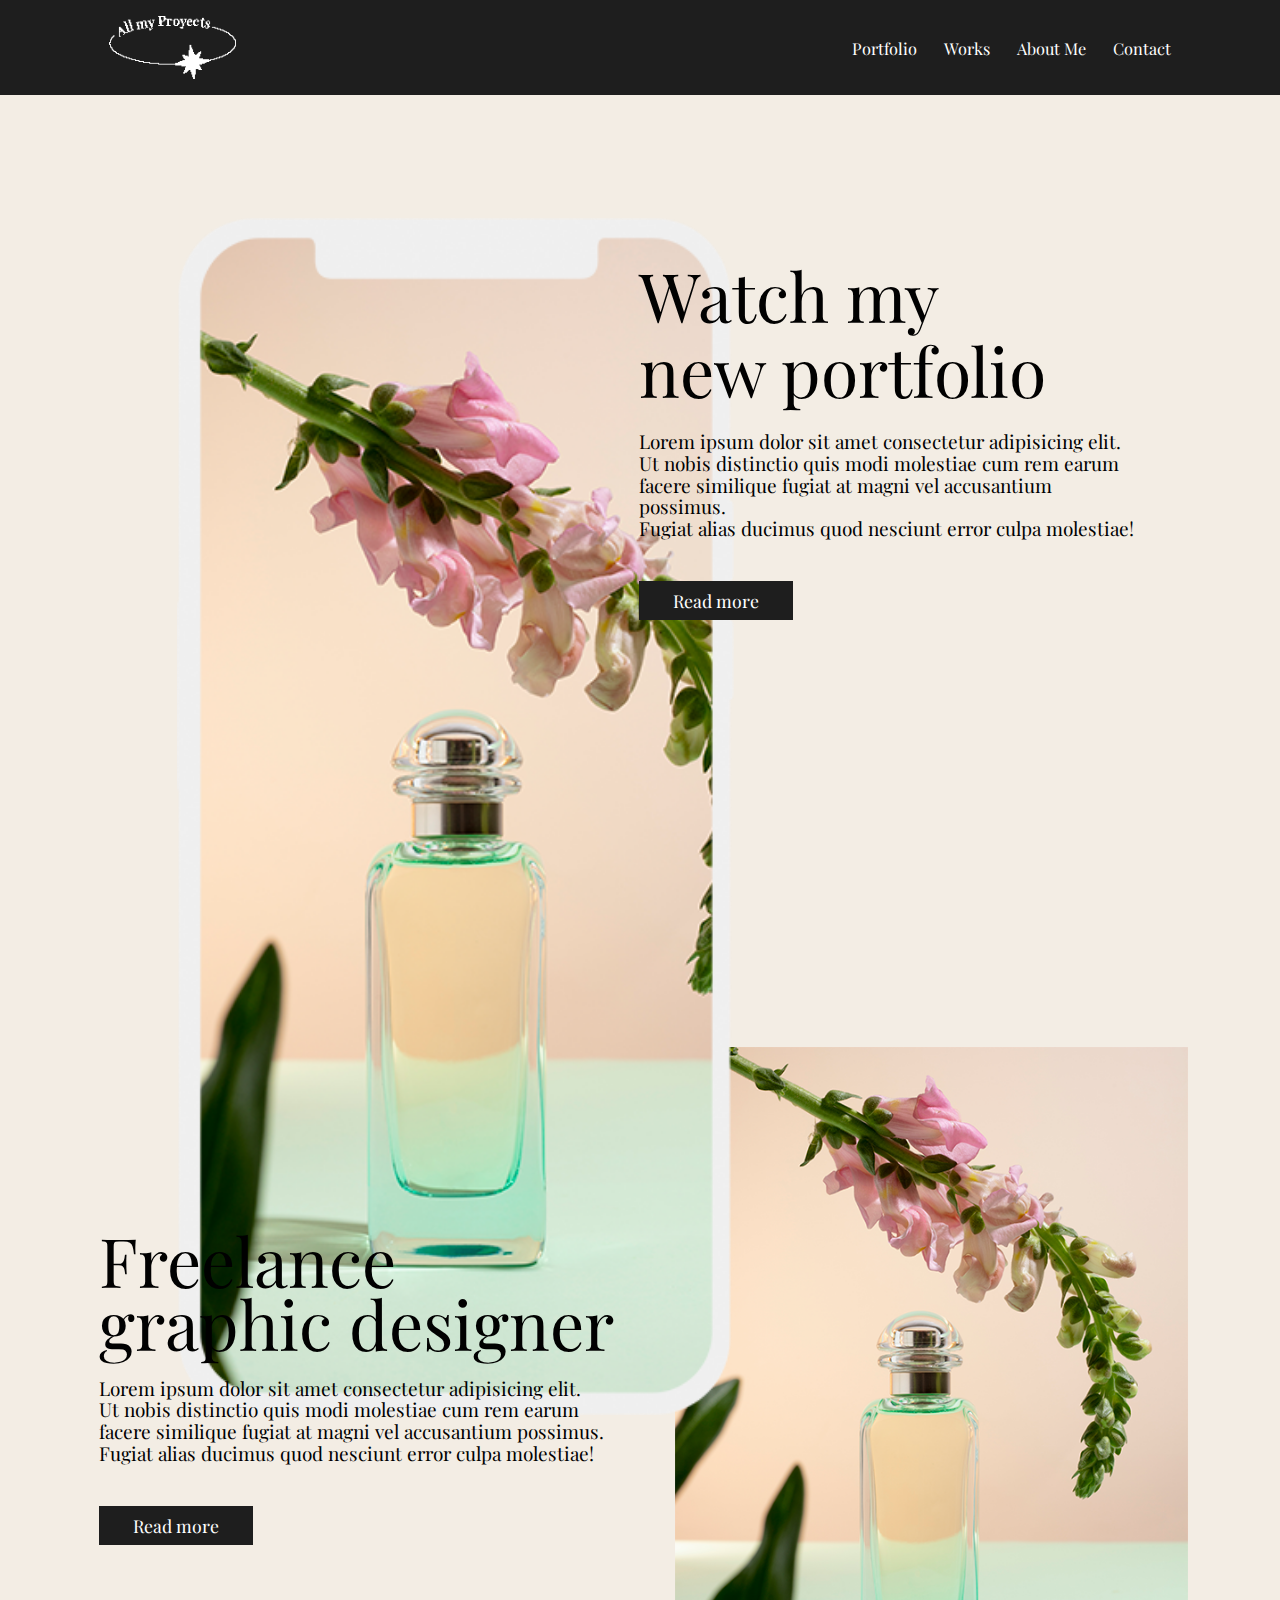
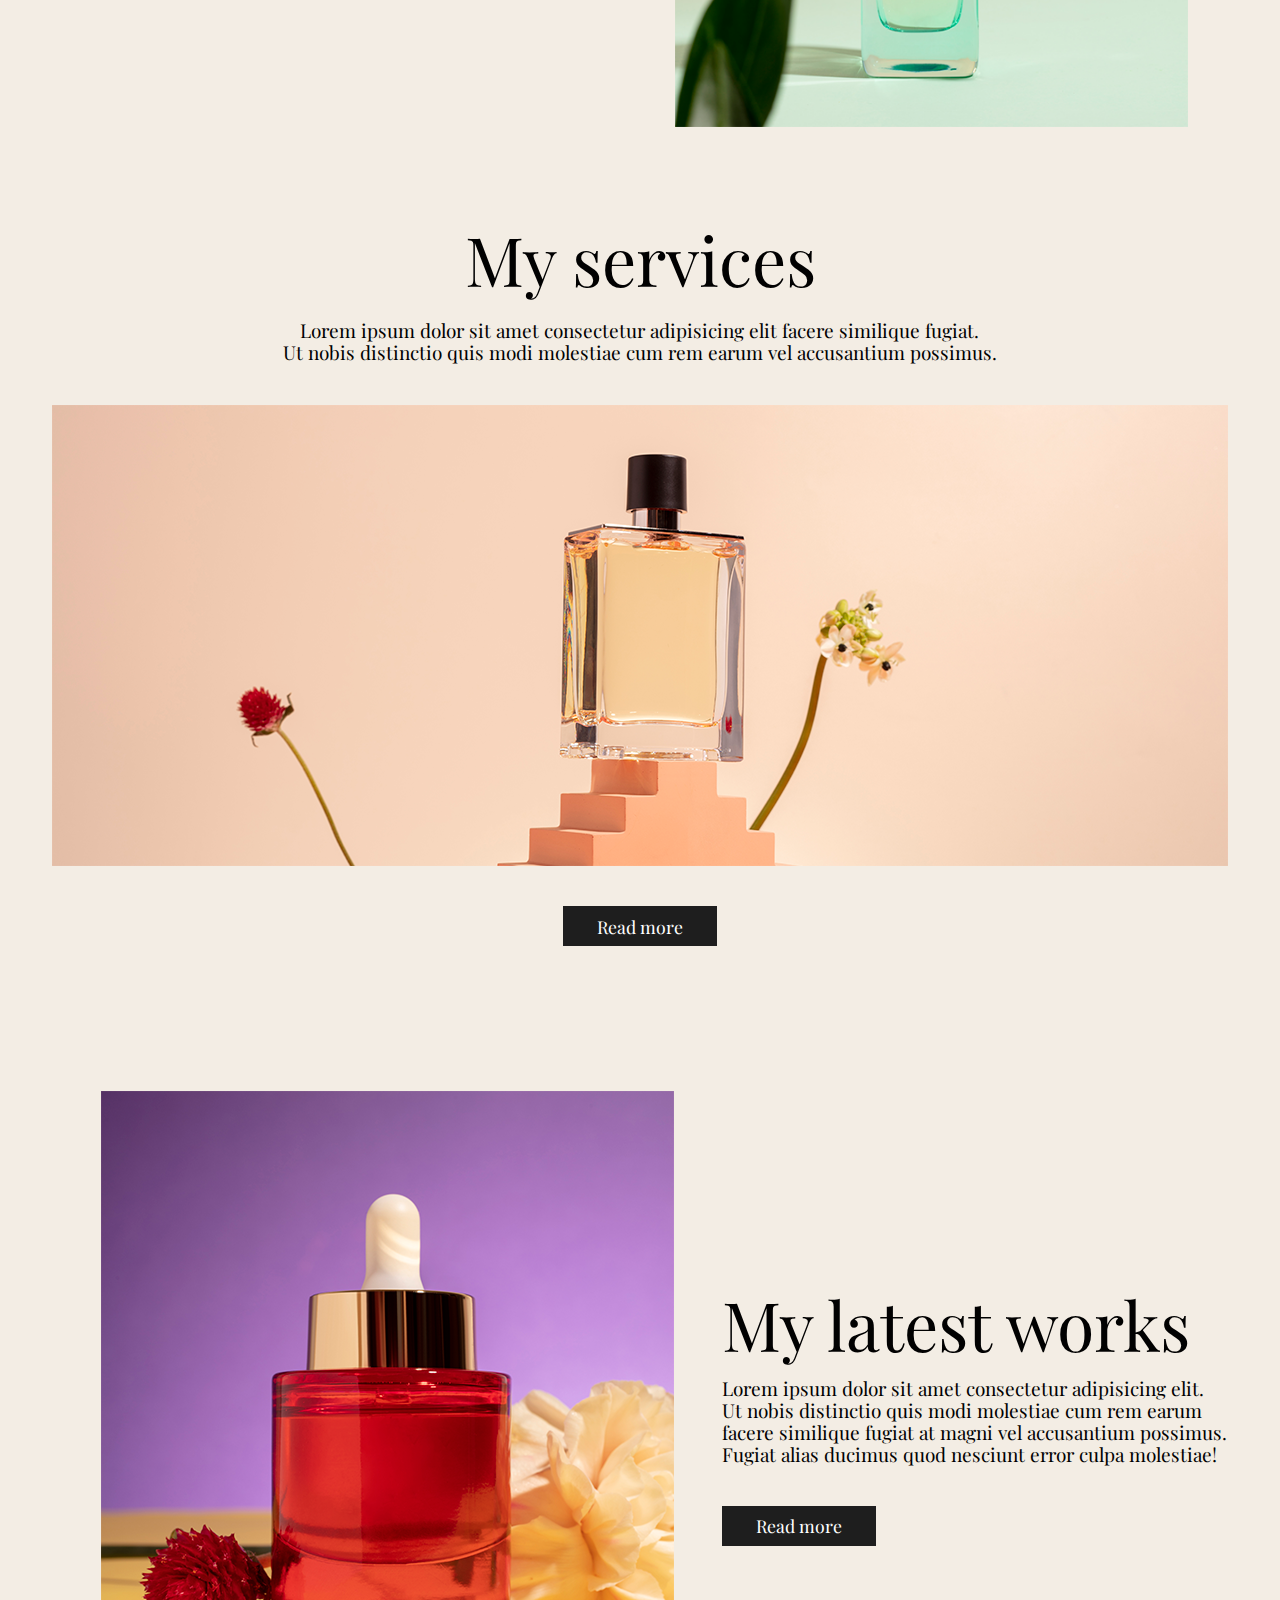
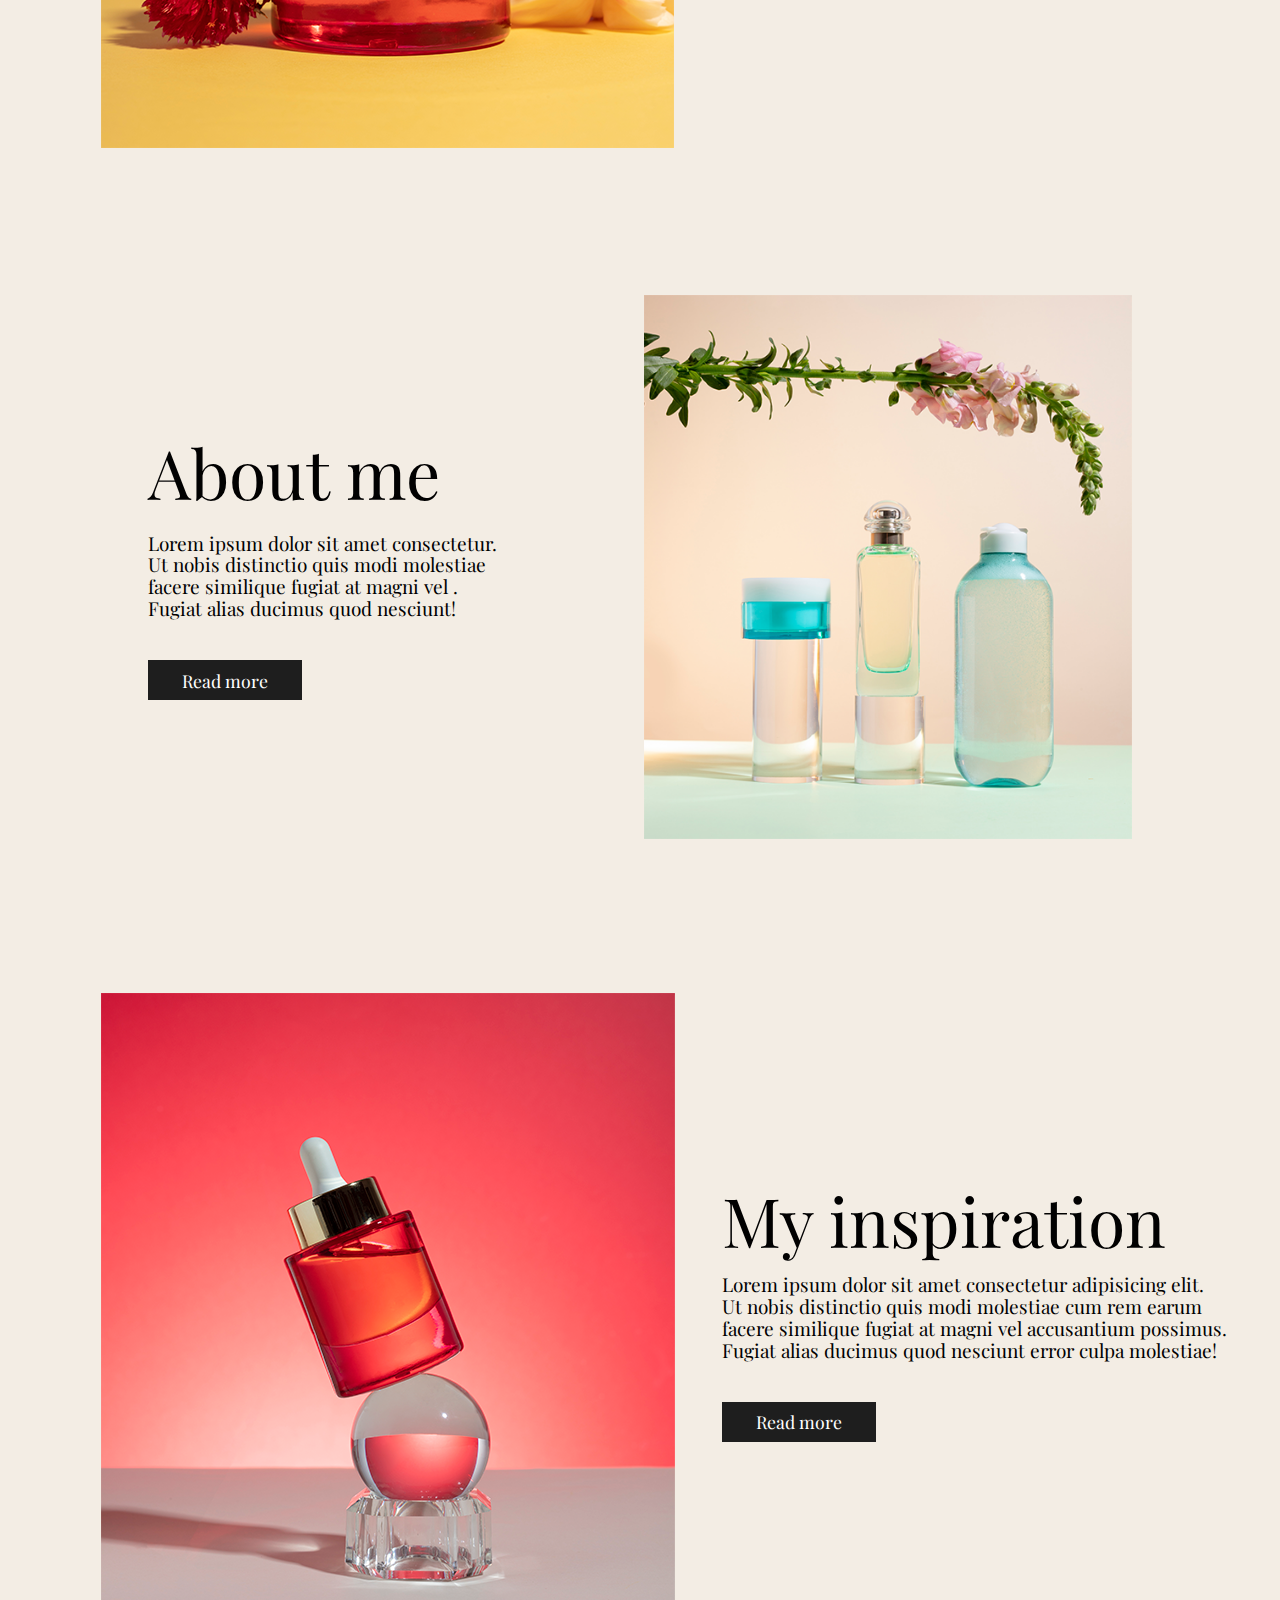
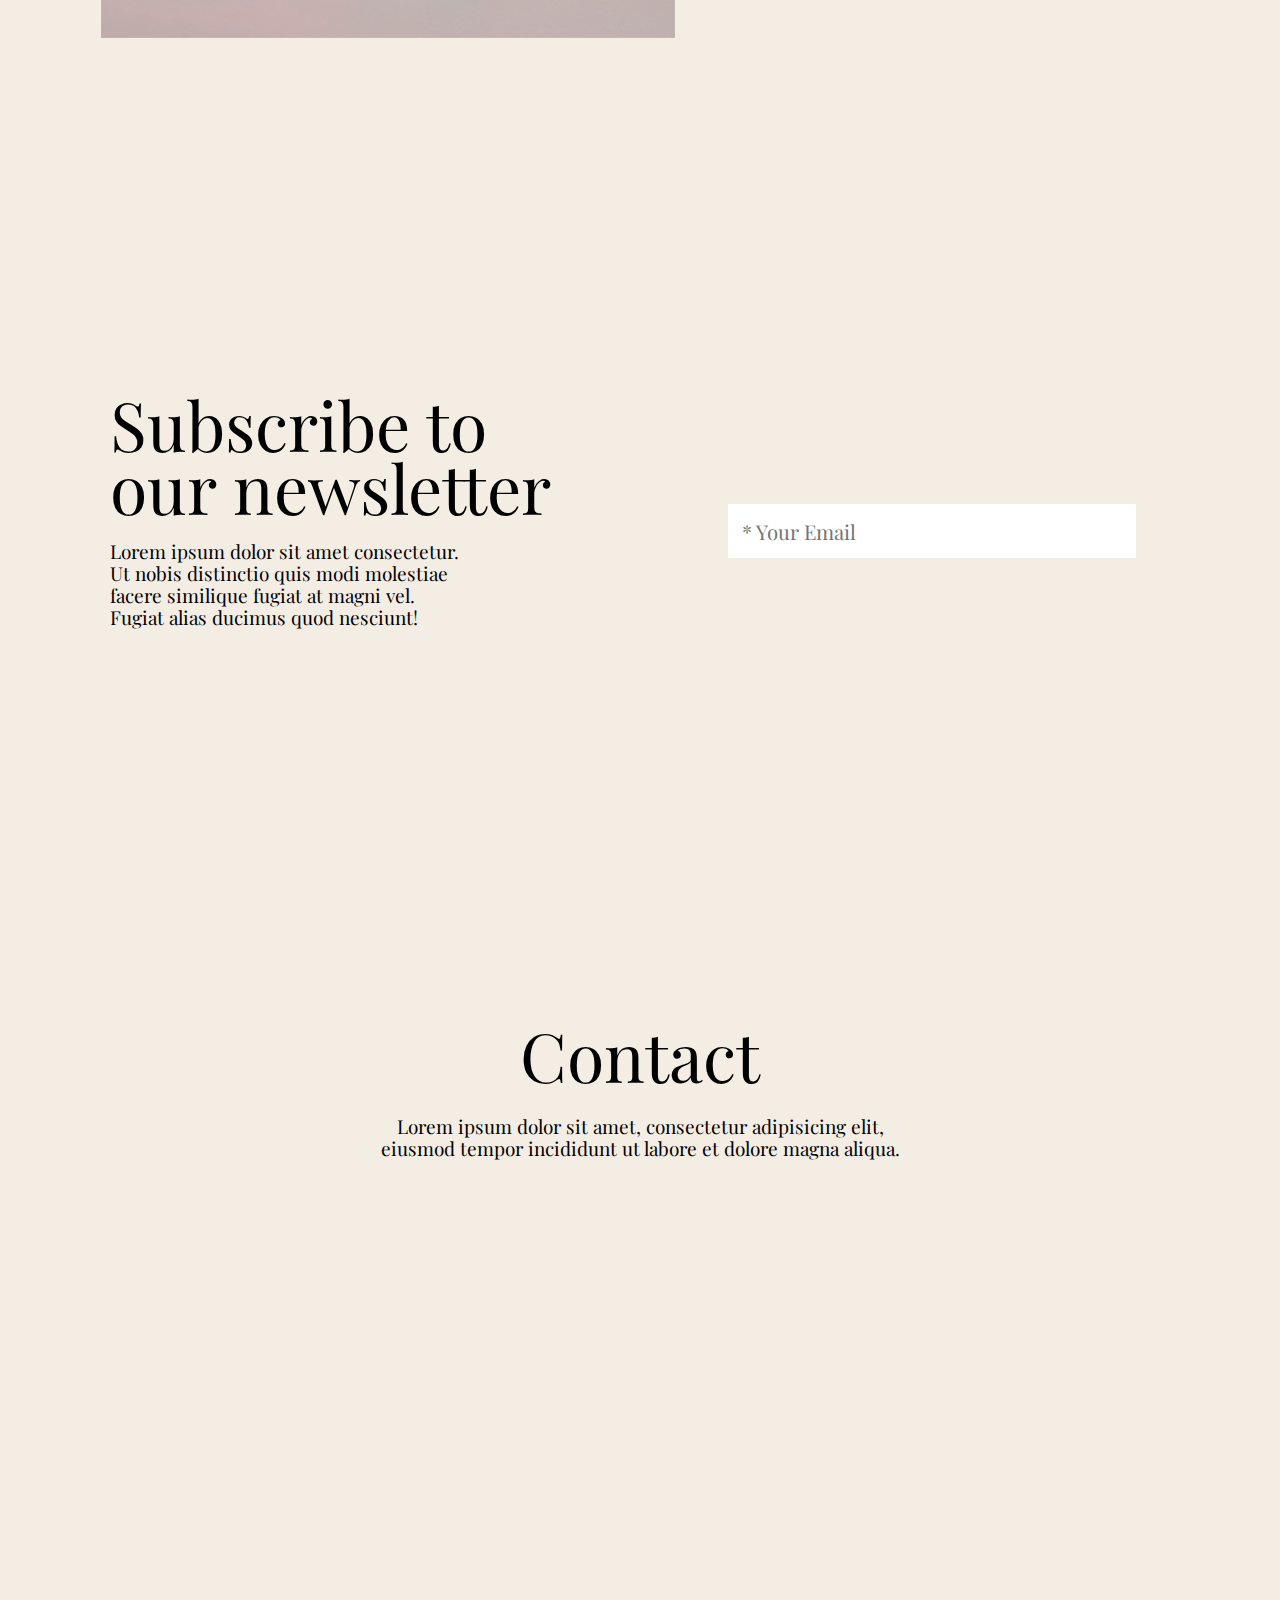
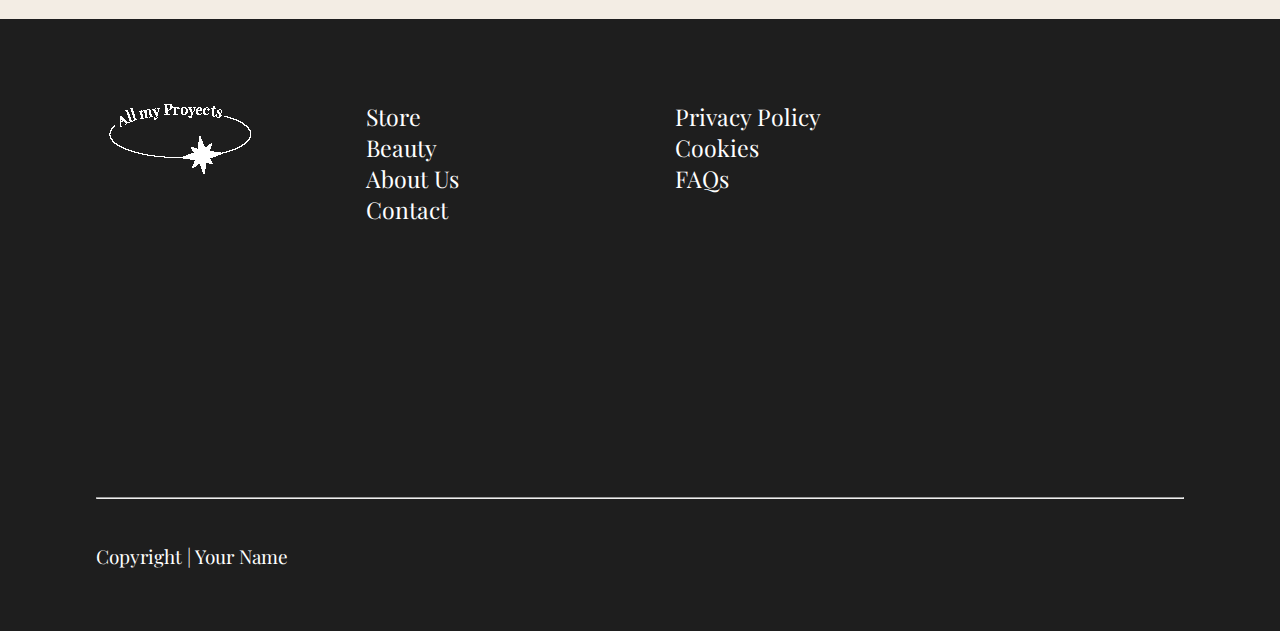
==== commit 768a08a9: "♻️ refactor: Prettier formatting" ====
--- a/1-futuristic-personal-portfolio/index.html
+++ b/1-futuristic-personal-portfolio/index.html
@@ -15,7 +15,7 @@
   </head>
   <body>
     <nav class="header-links">
-      <div class="logo"><img src="assets/logo.png" alt="logo" /></div>
+      <img class="logo" src="assets/logo.png" alt="logo" />
       <ul>
         <li><a href=""> Portfolio</a></li>
         <li><a href=""> Works</a></li>
@@ -26,28 +26,19 @@
 
     <main>
       <header>
-        <img class="background" src="assets/header-background.png" />
-        <img class="whiteline" src="assets/whiteline.png" />
-        <div id="content">
-          <div class="content-pictures">
-            <img class="cellphone" src="assets/cellphone.png" />
-            <img class="headerimage" src="assets/headerimage.png" />
-          </div>
-          <div class="content-text">
-            <h1>
-              Watch my <br />
-              new portfolio
-            </h1>
-
-            <h2>
-              Lorem ipsum dolor sit amet consectetur adipisicing elit. <br />
-              Ut nobis distinctio quis modi molestiae cum rem earum <br />
-              facere similique fugiat at magni vel accusantium possimus. <br />
-              Fugiat alias ducimus quod nesciunt error culpa molestiae!
-            </h2>
-
-            <button>Read more</button>
-          </div>
+        <img class="cellphone" src="assets/cellphone.png" />
+        <div class="content-text">
+          <h1>
+            Watch my <br />
+            new portfolio
+          </h1>
+          <h2>
+            Lorem ipsum dolor sit amet consectetur adipisicing elit. <br />
+            Ut nobis distinctio quis modi molestiae cum rem earum <br />
+            facere similique fugiat at magni vel accusantium possimus. <br />
+            Fugiat alias ducimus quod nesciunt error culpa molestiae!
+          </h2>
+          <button>Read more</button>
         </div>
       </header>
 
@@ -71,8 +62,6 @@
       </section>
 
       <section id="section2">
-        <img class="background2" src="assets/section-background2.png" />
-        <img class="whiteline2" src="assets/whiteline2.png" />
         <div class="content-text">
           <h1>My services</h1>
 
@@ -90,10 +79,7 @@
 
       <section id="section3">
         <div class="content-text">
-          <h1>
-            My latest <br />
-            works
-          </h1>
+          <h1>My latest works</h1>
 
           <h2>
             Lorem ipsum dolor sit amet consectetur adipisicing elit. <br />
@@ -108,8 +94,6 @@
       </section>
 
       <section id="section4">
-        <img class="background4" src="assets/section-background4.png" />
-        <img class="whiteline4" src="assets/whiteline4.png" />
         <div class="content-text">
           <h1>About me</h1>
 
@@ -123,7 +107,6 @@
           <button>Read more</button>
         </div>
         <img class="image4" src="assets/image4.png" />
-        <img class="star4" src="assets/star4.png" />
       </section>
 
       <section id="section5">
@@ -143,10 +126,6 @@
       </section>
 
       <section id="section6">
-        <img class="background6" src="assets/section-background6.png" />
-        <img class="whiteline6" src="assets/whiteline6.png" />
-        <img class="star6" src="assets/star6.png" />
-        <img class="star6-2" src="assets/star6-2.png" />
         <div class="content-text">
           <h1>
             Subscribe to <br />
--- a/1-futuristic-personal-portfolio/style.css
+++ b/1-futuristic-personal-portfolio/style.css
@@ -5,8 +5,11 @@
 }
 
 body {
+  width: 100%;
+  height: 100%;
   background-color: #f3ede4;
-  width: 100%;
+  min-height: 100vh;
+  min-width: 100vw;
 }
 
 main {
@@ -24,13 +27,14 @@
 }
 
 .logo {
-  padding: 1em 1em 0.2em 8em;
+  height: 5rem;
+  padding: 0.2rem 0.5rem 0.2rem 8rem;
 }
 
 ul {
   display: flex;
   gap: 2rem;
-  margin-right: 8em;
+  margin-right: 8rem;
 }
 
 ul li {
@@ -50,64 +54,40 @@
 }
 
 header {
-  width: 100%;
-  height: 70rem;
-  position: relative;
-}
-
-.background {
+  width: 100vw;
+  height: 65rem;
+  background: url(./assets/background-header.jpg);
+  background-size: cover;
+  background-position: center;
+  position: relative;
+}
+
+header .cellphone {
+  width: 41rem;
   position: absolute;
-  left: 0;
-  top: 0;
-  width: 100%;
-  height: 70rem;
-  opacity: 0.6;
-  z-index: -1;
-}
-
-.whiteline {
-  width: 100%;
+  left: 13rem;
+  top: 9rem;
+}
+
+header .content-text {
+  width: 37rem;
   position: absolute;
-  top: 27rem;
-  z-index: -1;
-}
-
-header #content {
-  display: flex;
-  justify-content: space-around;
-  grid-gap: 17.5rem;
-}
-
-header .content-pictures {
-  position: relative;
-}
-
-.cellphone {
-  width: 21rem;
-  position: absolute;
-  margin-top: 9rem;
-}
-
-.headerimage {
-  width: 28rem;
-  position: absolute;
-  top: 43rem;
-  left: 16rem;
+  top: 12rem;
+  left: 56rem;
 }
 
 h1 {
   font-family: "Playfair Display", serif;
-  font-size: 5em;
+  font-size: 5rem;
   color: #010101;
   font-weight: normal;
   line-height: 5.5rem;
-  margin-top: 12rem;
   margin-bottom: 1.7rem;
 }
 
 h2 {
   font-family: "Playfair Display", serif;
-  font-size: 1.4em;
+  font-size: 1.4rem;
   color: #010101;
   font-weight: normal;
   margin-bottom: 3rem;
@@ -124,9 +104,10 @@
 }
 
 #section1 {
+  height: 60rem;
   display: flex;
   justify-content: center;
-  height: 100vh;
+  align-items: center;
 }
 
 #section1 .content-text {
@@ -144,31 +125,14 @@
 
 #section2 {
   height: 55rem;
-  width: 100%;
+  background: url(./assets/background-section2.jpg);
+  background-size: cover;
+  background-position: center;
   display: flex;
   justify-content: center;
-  position: relative;
-}
-
-.background2 {
-  position: absolute;
-  left: 0;
-  top: 0;
-  width: 100%;
-  height: 55rem;
-  opacity: 0.6;
-  z-index: -1;
-}
-
-.whiteline2 {
-  width: 100%;
-  position: absolute;
-  top: 30vh;
-  z-index: -1;
 }
 
 #section2 .content-text {
-  position: relative;
   display: flex;
   flex-direction: column;
   align-items: center;
@@ -180,6 +144,7 @@
 
 #section2 h2 {
   text-align: center;
+  width: 53rem;
 }
 
 .image2 {
@@ -191,28 +156,57 @@
   margin-top: 3rem;
 }
 
-#section3 {
+#section3,
+#section5 {
   height: 55rem;
   display: flex;
   justify-content: center;
+  align-items: center;
   flex-direction: row-reverse;
 }
 
-#section3 .content-text {
+#section3 .content-text,
+#section5 .content-text {
   position: relative;
   left: 2.5rem;
 }
 
-#section3 h1 {
+#section3 h1,
+#section5 h1 {
   line-height: 4.6rem;
 }
 
-.image3 {
+#section3 img,
+#section5 img {
   margin: 5rem 1rem;
 }
 
 #section4 {
-  height: 55rem;
+  height: 65rem;
+  background: url(./assets/background-section4.jpg);
+  background-size: cover;
+  background-position: center;
+  display: flex;
+  align-items: center;
+  justify-content: space-evenly;
+  position: relative;
+}
+
+#section4 .content-text {
+  position: relative;
+  right: 2.5rem;
+}
+
+.image4 {
+  height: 40rem;
+  position: relative;
+}
+
+#section6 {
+  height: 65rem;
+  background: url(./assets/background-section6.jpg);
+  background-size: cover;
+  background-position: center;
   display: flex;
   justify-content: center;
   align-items: center;
@@ -220,77 +214,6 @@
   position: relative;
 }
 
-#section4 .content-text {
-  position: relative;
-  right: 2.5rem;
-}
-
-#section4 h1 {
-  line-height: 4.6rem;
-}
-
-.background4 {
-  position: absolute;
-  left: 0;
-  top: 0;
-  width: 100%;
-  height: 55rem;
-  opacity: 0.6;
-  z-index: -1;
-}
-
-.whiteline4 {
-  width: 100%;
-  position: absolute;
-  top: 60vh;
-  z-index: -1;
-}
-
-.image4 {
-  height: 40rem;
-  margin-left: 2rem;
-  margin-right: 2rem;
-  margin-top: 7rem;
-  position: relative;
-}
-
-.star4 {
-  position: absolute;
-  top: 13rem;
-  left: 38rem;
-}
-
-#section5 {
-  height: 55rem;
-  display: flex;
-  justify-content: center;
-  flex-direction: row-reverse;
-  align-items: center;
-}
-
-#section5 .content-text {
-  position: relative;
-  left: 2.5rem;
-}
-
-#section5 h1 {
-  line-height: 4.6rem;
-  margin-top: 0;
-}
-
-#section5 img {
-  margin: 5rem 1rem;
-}
-
-#section6 {
-  height: 65rem;
-  display: flex;
-  justify-content: center;
-  align-items: center;
-  justify-content: space-evenly;
-  position: relative;
-}
-
 #section6 .content-text {
   position: relative;
   right: 2.5rem;
@@ -298,35 +221,6 @@
 
 #section6 h1 {
   line-height: 4.6rem;
-}
-
-.background6 {
-  position: absolute;
-  left: 0;
-  top: 0;
-  width: 100%;
-  height: 65rem;
-  opacity: 0.6;
-  z-index: -1;
-}
-
-.whiteline6 {
-  width: 100%;
-  position: absolute;
-  top: 35rem;
-  z-index: -1;
-}
-
-.star6 {
-  position: absolute;
-  top: 8rem;
-  right: 8rem;
-}
-
-.star6-2 {
-  position: absolute;
-  bottom: 4rem;
-  left: 25rem;
 }
 
 #section6 input {
@@ -343,7 +237,7 @@
 }
 
 #section7 {
-  height: 55rem;
+  height: 60rem;
   display: flex;
   flex-direction: column;
   justify-content: center;
@@ -406,3 +300,311 @@
   margin-left: 7.5%;
   margin-top: 3.5rem;
 }
+
+@media (max-width: 1640px) {
+  * {
+    font-size: 85%;
+  }
+
+  header .content-text {
+    left: 57rem;
+  }
+  #section1 img {
+    height: 60rem;
+    padding: 5rem 1rem;
+  }
+  #section2,
+  #section3,
+  #section5,
+  #section6 {
+    height: 60rem;
+  }
+  #section4 {
+    height: 50rem;
+  }
+  #section4 .content-text {
+    right: 0;
+  }
+  #section7 {
+    height: 50rem;
+  }
+}
+
+@media (max-width: 1330px) {
+  * {
+    font-size: 85%;
+  }
+  header .content-text {
+    left: 47rem;
+  }
+  #section1 .content-text {
+    margin-left: 5rem;
+  }
+}
+
+@media (max-width: 1190px) {
+  * {
+    font-size: 78%;
+  }
+  header {
+    height: 63rem;
+  }
+  header .content-text {
+    top: 10rem;
+  }
+  #section2,
+  #section3,
+  #section5,
+  #section6,
+  #section7 {
+    height: 55rem;
+  }
+  .image2 {
+    width: 75rem;
+  }
+  #section1 .content-text {
+    margin-left: 5rem;
+  }
+  .image3,
+  .image5 {
+    height: 45rem;
+  }
+  #section3 .content-text,
+  #section5 .content-text {
+    width: 25rem;
+  }
+}
+
+@media (max-width: 1050px) {
+  * {
+    font-size: 65%;
+  }
+  header {
+    height: 65rem;
+  }
+  #section1,
+  #section2,
+  #section3,
+  #section4,
+  #section5,
+  #section6,
+  #section7 {
+    height: 55rem;
+  }
+  #section1 .content-text {
+    right: 0;
+  }
+  #section1 img {
+    height: 50rem;
+  }
+
+  #section1 img {
+    padding: 0 1rem;
+  }
+}
+@media (max-width: 900px) {
+  * {
+    font-size: 60%;
+  }
+  header .content-text {
+    top: 8rem;
+    left: 41rem;
+  }
+  #section1 .content-text {
+    margin-left: 0;
+  }
+}
+
+@media (max-width: 830px) {
+  * {
+    font-size: 55%;
+  }
+}
+
+@media (max-width: 740px) {
+  * {
+    font-size: 50%;
+  }
+
+  header .content-text {
+    left: 43rem;
+  }
+}
+
+@media (max-width: 680px) {
+  * {
+    font-size: 85%;
+  }
+  ul {
+    margin-right: 2rem;
+  }
+
+  .logo {
+    height: 5rem;
+    padding: 0.2rem 0.5rem 0.2rem 2rem;
+  }
+
+  header {
+    height: 65rem;
+    align-items: center;
+    display: flex;
+    flex-direction: column;
+    gap: 3rem;
+  }
+
+  header .cellphone {
+    width: 25rem;
+    position: static;
+    left: 0;
+    top: 0;
+    margin-top: 5rem;
+  }
+
+  header .content-text {
+    width: 37rem;
+    position: static;
+    text-align: center;
+  }
+
+  h1 {
+    font-size: 4rem;
+    line-height: 4.5rem;
+    margin-bottom: 1.7rem;
+  }
+
+  h2 {
+    margin-bottom: 2rem;
+  }
+
+  #section1 {
+    height: 62rem;
+    flex-direction: column-reverse;
+    justify-content: normal;
+    text-align: center;
+  }
+
+  #section1 .content-text {
+    position: static;
+    right: 0;
+  }
+
+  #section1 img {
+    height: 30rem;
+    margin: 0;
+    padding: 0;
+    margin-bottom: 1rem;
+  }
+  #section1 button {
+    margin-bottom: 4rem;
+  }
+  #section2 {
+    height: 43rem;
+    flex-direction: column-reverse;
+  }
+  #section2 h1 {
+    margin-top: 0;
+  }
+  #section2 h2 {
+    font-size: 1.2rem;
+    margin-top: 0;
+  }
+  .image2 {
+    width: 40rem;
+  }
+
+  #section3,
+  #section5 {
+    height: 57rem;
+    flex-direction: column-reverse;
+    justify-content: normal;
+    text-align: center;
+  }
+
+  #section3 .content-text,
+  #section5 .content-text {
+    position: static;
+    right: 0;
+    width: auto;
+  }
+
+  #section3 img,
+  #section5 img {
+    height: 30rem;
+    margin: 0;
+    padding: 0;
+    margin-bottom: 1rem;
+  }
+  #section3 button,
+  #section5 button {
+    margin-bottom: 4rem;
+  }
+
+  #section4 {
+    height: 57rem;
+    flex-direction: column-reverse;
+    justify-content: center;
+    text-align: center;
+  }
+
+  #section4 .content-text {
+    position: static;
+    right: 0;
+  }
+
+  #section4 img {
+    height: 32rem;
+    margin: 0;
+    padding: 0;
+    margin-bottom: 1rem;
+  }
+
+  #section6 {
+    height: 40rem;
+    flex-direction: column;
+    justify-content: center;
+    text-align: center;
+  }
+
+  #section6 .content-text {
+    position: static;
+    right: 0;
+  }
+  #section7 {
+    height: 45rem;
+  }
+}
+
+@media (max-width: 640px) {
+  * {
+    font-size: 75%;
+  }
+  #section2 h2 {
+    width: 30rem;
+  }
+}
+@media (max-width: 490px) {
+  * {
+    font-size: 70%;
+  }
+  footer {
+    height: 35rem;
+  }
+  #footer-nav {
+    gap: 0;
+  }
+  hr {
+    margin-top: 10rem;
+  }
+}
+
+@media (max-width: 460px) {
+  * {
+    font-size: 60%;
+  }
+}
+
+@media (max-width: 400px) {
+  * {
+    font-size: 55%;
+  }
+}
